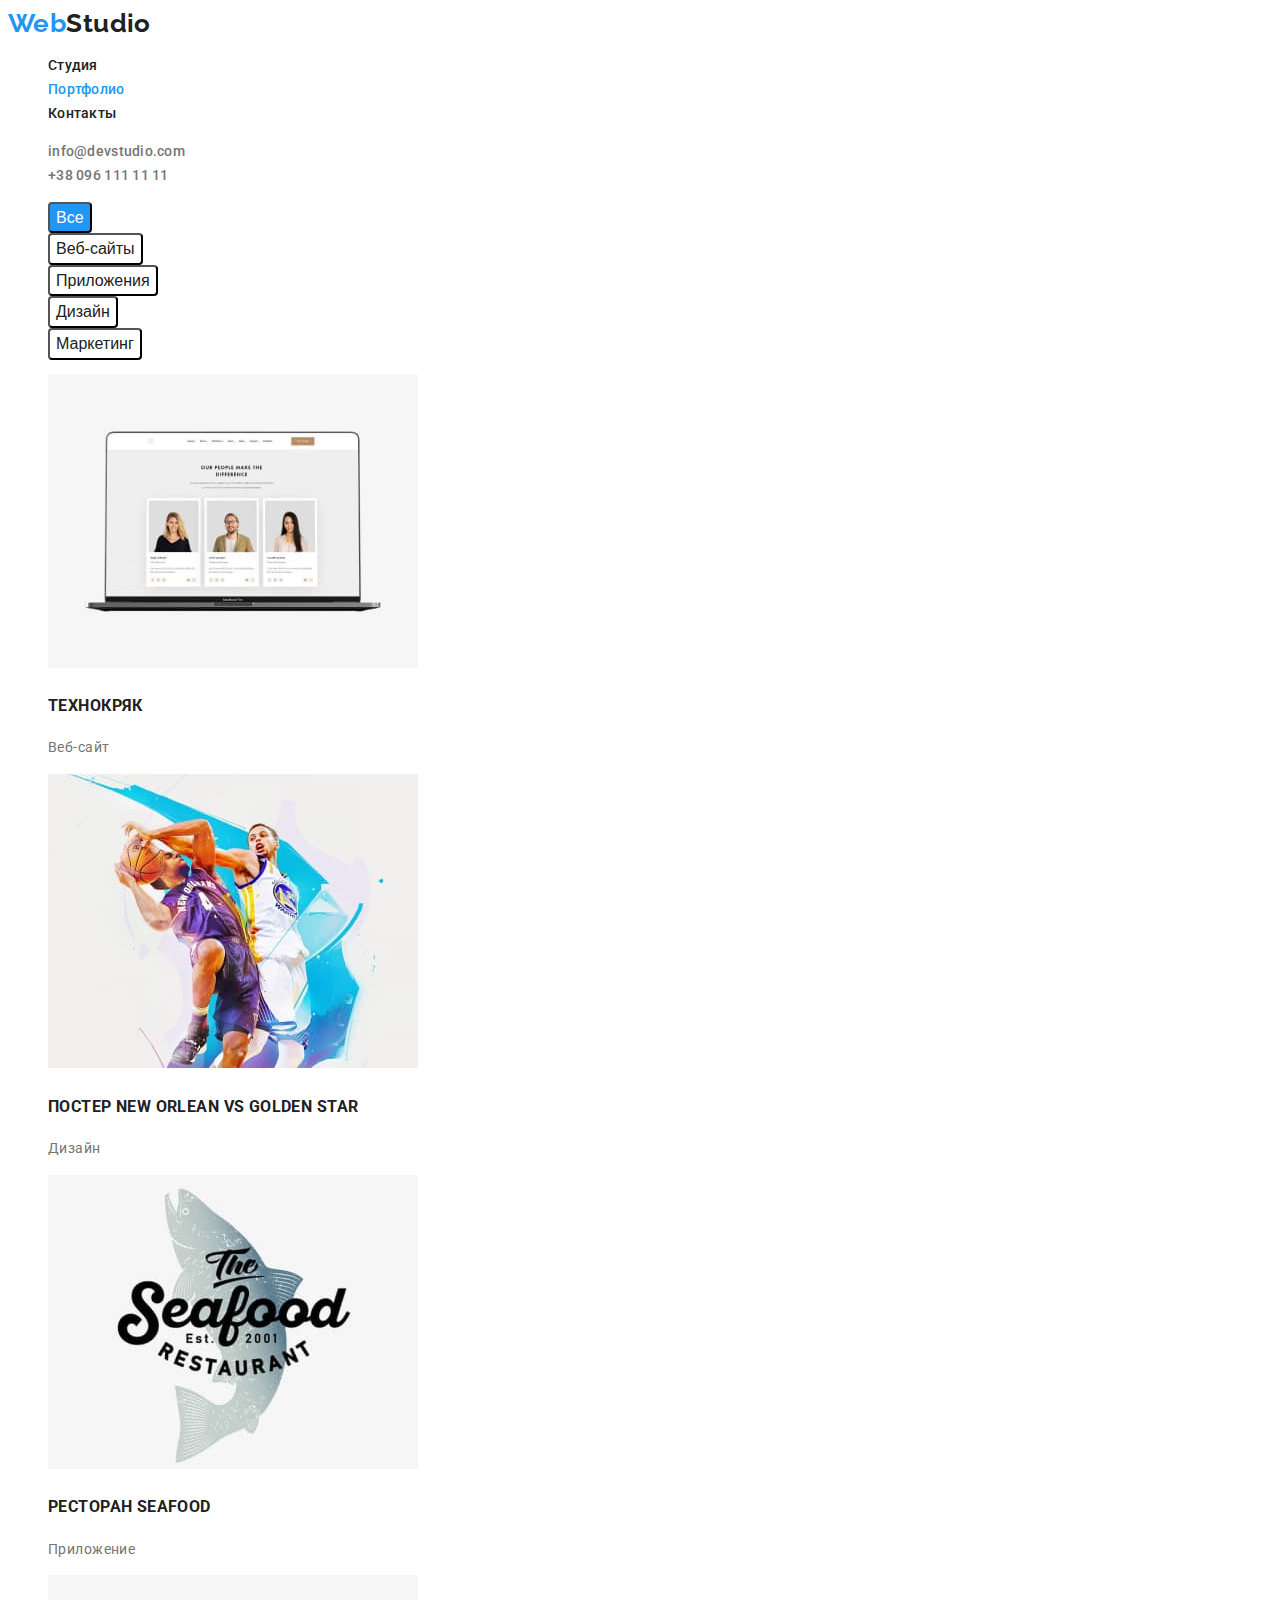
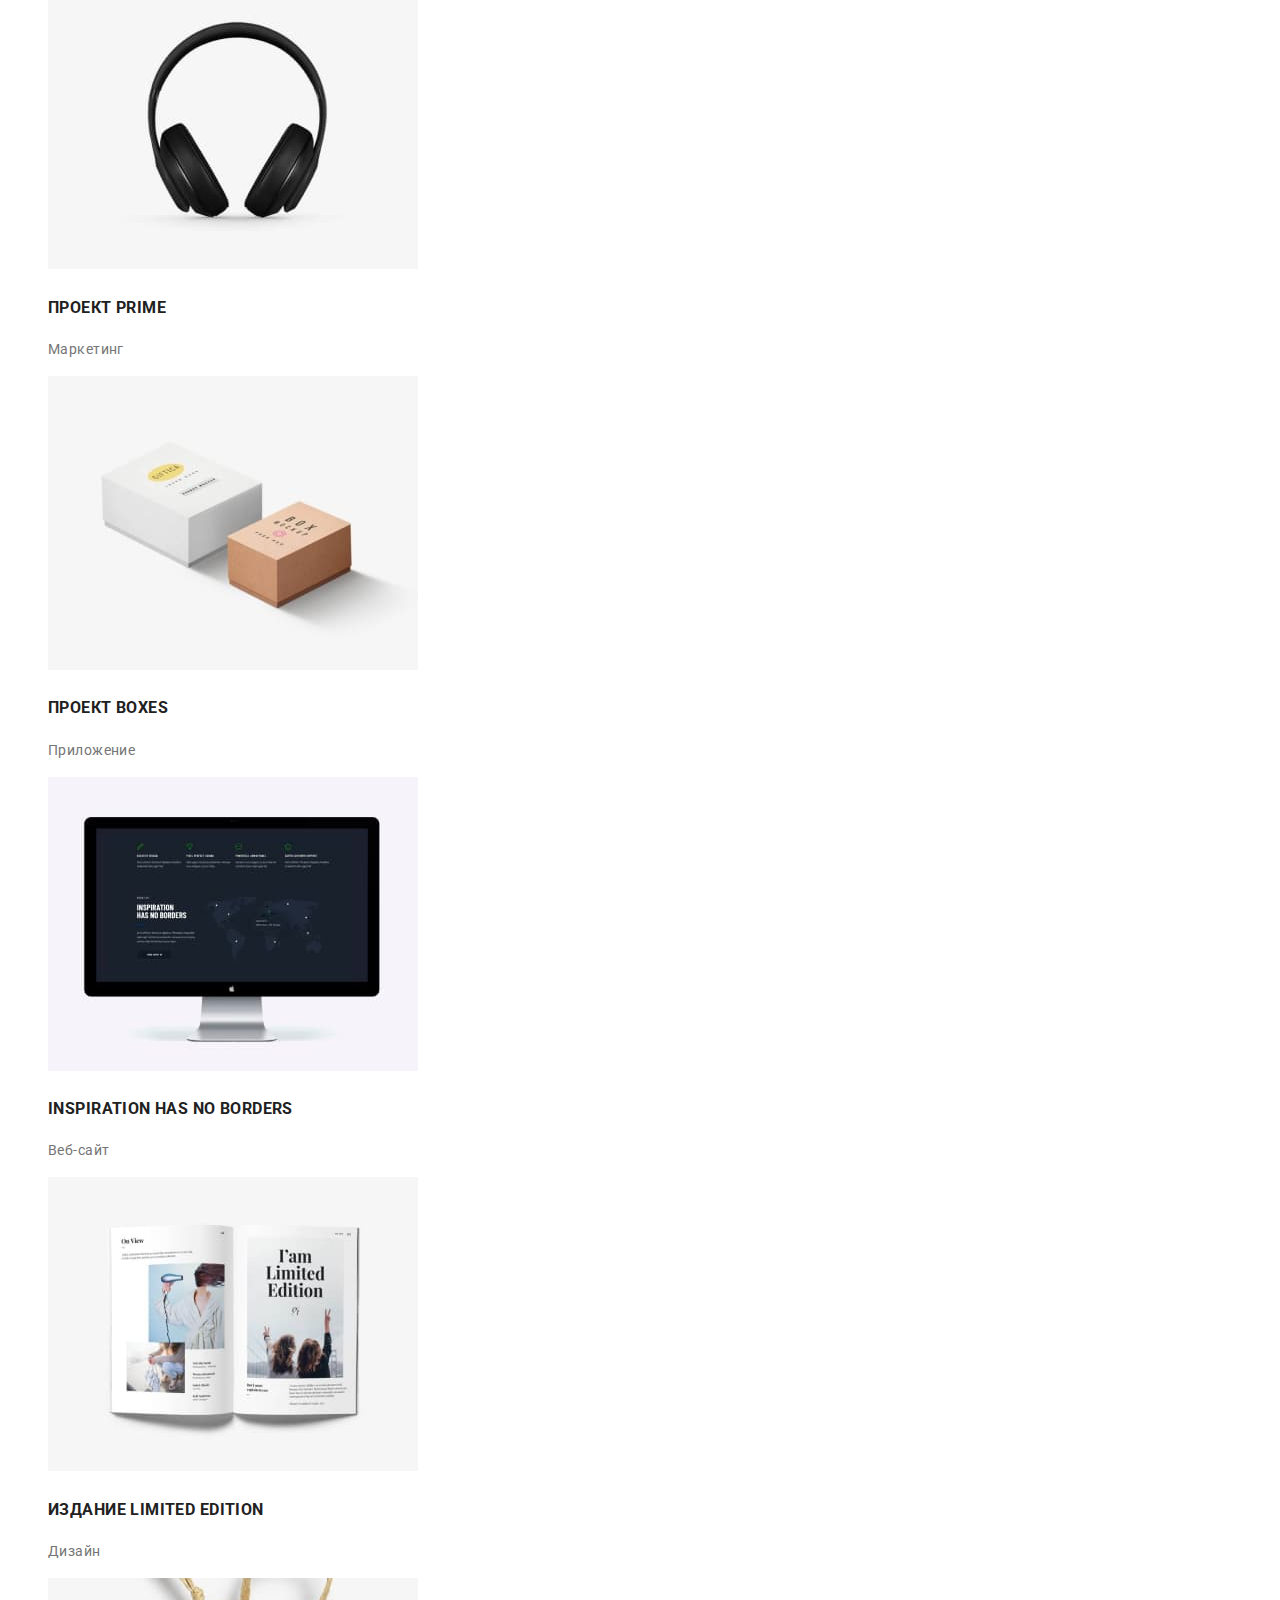
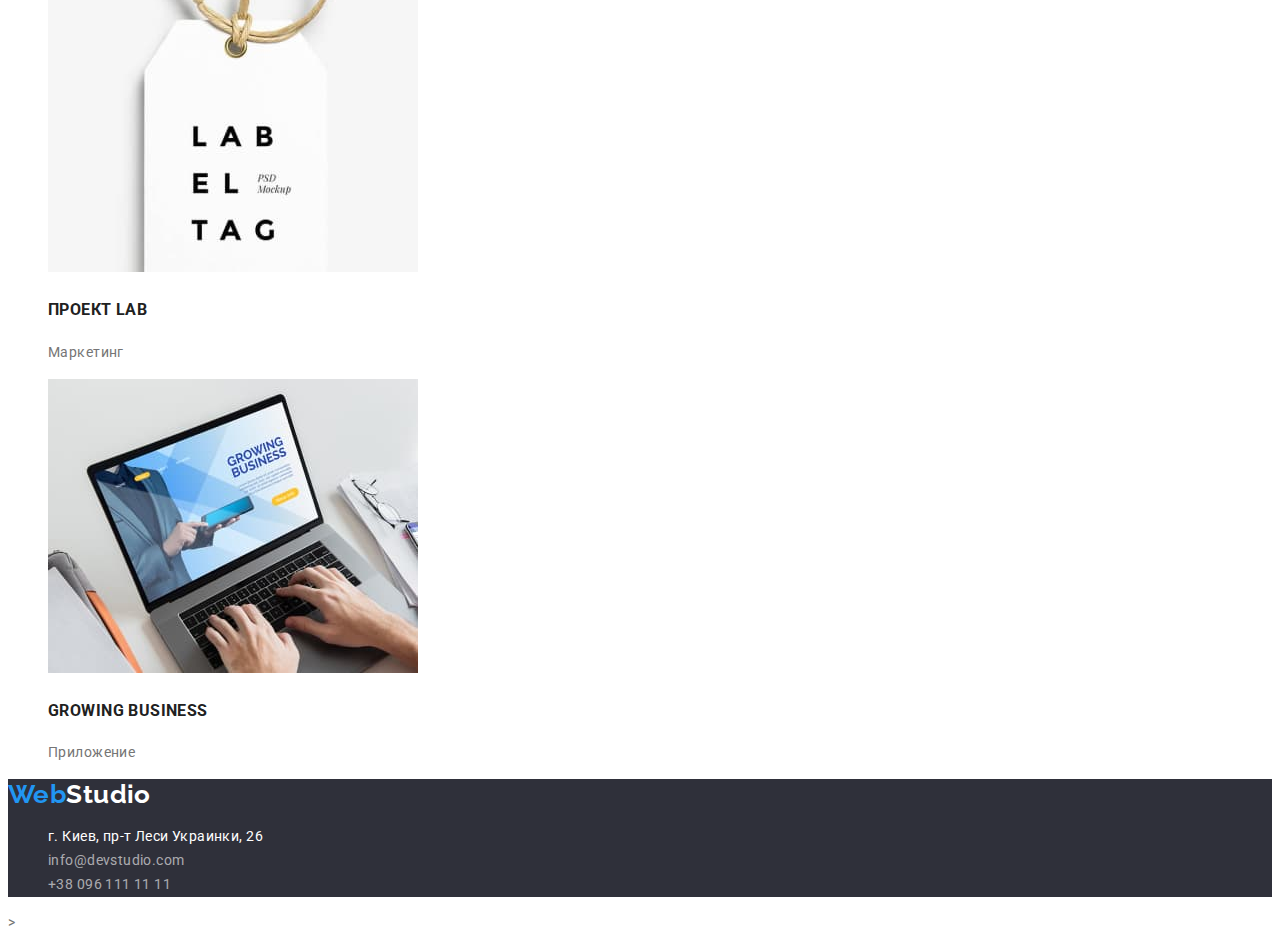
==== portfolio.html @ 2dc0bbbc "Create portfolio.html" ====
<!DOCTYPE html>
<html lang="ru">
	<head class="page header">
		<meta charset="UTF-8" />
		<meta http-equiv="X-UA-Compatible" content="IE=edge" />
		<meta name="viewport" content="width=device-width, initial-scale=1.0" />
		<title>Document</title>

		<link
			href="https://fonts.googleapis.com/css2?family=Raleway:wght@700&family=Roboto:wght@400;500;700;900&display=swap"
			rel="stylesheet"
		/>
		<link rel="stylesheet" href="./css/styles.css" />
	</head>
	<body>
		<header>
			<nav>
				<!--logo -->
				<a href="./index.html" class="logo link"
					>Web<span class="logo-s">Studio</span></a
				>
				<!--nav menu-->
				<ul class="site-nav list">
					<li><a href="./index.html" class="link">Студия</a></li>
					<li><a href="./portfolio.html" class="link current">Портфолио</a></li>
					<li><a href="" class="link">Контакты</a></li>
				</ul>
				<!--contacts-->
			</nav>
			<ul class="auth-nav list">
				<li>
					<a href="info@devstudio.com" class="link-post link"
						>info@devstudio.com</a
					>
				</li>
				<li>
					<a href="tel:+380961111111" class="link-phone link"
						>+38 096 111 11 11</a
					>
				</li>
			</ul>
		</header>
		<main>
			<section>
				<h1 hidden>portfolio</h1>
				<!--  buttons of filters -->
				<h2 hidden>Filters</h2>
				<ul class="list">
					<li>
						<button type="button" class="button current-btn">Все</button>
					</li>
					<li>
						<button type="button" class="button">Веб-сайты</button>
					</li>
					<li>
						<button type="button" class="button">Приложения</button>
					</li>
					<li>
						<button type="button" class="button">Дизайн</button>
					</li>
					<li>
						<button type="button" class="button">Маркетинг</button>
					</li>
				</ul>
				<!-- projects -->
				<h2 hidden>Projects list</h2>
				<ul class="list">
					<li>
						<a
							class="link link-p"
							href="/"
							target="blank"
							rel="noopener norefferer"
						>
							<img
								src="./images/img-portfolio1.jpg"
								width="370"
								alt="ноутбук"
							/>
							<h3 class="title">Технокряк</h3>
							<p>Веб-сайт</p>
						</a>
					</li>
					<li>
						<a
							class="link link-p"
							href="/"
							target="blank"
							rel="noopener norefferer"
							><img
								src="./images/img-portfolio2.jpg"
								width="370"
								alt="баскетболисты"
							/>
							<h3 class="title">Постер New Orlean vs Golden Star</h3>
							<p>Дизайн</p>
						</a>
					</li>
					<li>
						<a
							class="link link-p"
							href="/"
							target="blank"
							rel="noopener norefferer"
							><img
								src="./images/img-portfolio3.jpg"
								width="370"
								alt="логотип с акулой"
							/>
							<h3 class="title">Ресторан Seafood</h3>
							<p>Приложение</p>
						</a>
					</li>
					<li>
						<a
							class="link link-p"
							href="/"
							target="blank"
							rel="noopener norefferer"
						>
							<img
								src="./images/img-portfolio4.jpg"
								width="370"
								alt="наушники"
							/>
							<h3 class="title">Проект Prime</h3>
							<p>Маркетинг</p>
						</a>
					</li>
					<li>
						<a
							class="link link-p"
							href="/"
							target="blank"
							rel="noopener norefferer"
						>
							<img
								src="./images/img-portfolio5.jpg"
								width="370"
								alt="коробочки"
							/>
							<h3 class="title">Проект Boxes</h3>
							<p>Приложение</p>
						</a>
					</li>
					<li>
						<a
							class="link link-p"
							href="/"
							target="blank"
							rel="noopener norefferer"
						>
							<img
								src="./images/img-portfolio6.jpg"
								width="370"
								alt="монитор"
							/>
							<h3 class="title" lang="en">Inspiration has no Borders</h3>
							<p>Веб-сайт</p>
						</a>
					</li>
					<li>
						<a
							class="link link-p"
							href="/"
							target="blank"
							rel="noopener norefferer"
						>
							<img src="./images/img-portfolio7.jpg" width="370" alt="книга" />
							<h3 class="title">Издание Limited Edition</h3>
							<p>Дизайн</p>
						</a>
					</li>
					<li>
						<a
							class="link link-p"
							href="/"
							target="blank"
							rel="noopener norefferer"
						>
							<img src="./images/img-portfolio8.jpg" width="370" alt="бирка" />
							<h3 class="title">Проект LAB</h3>
							<p>Маркетинг</p>
						</a>
					</li>
					<li>
						<a
							class="link link-p"
							href="/"
							target="blank"
							rel="noopener norefferer"
						>
							<img
								src="./images/img-portfolio9.jpg"
								width="370"
								alt="печатает на ноутбуке"
							/>
							<h3 class="title">Growing Business</h3>
							<p>Приложение</p>
						</a>
					</li>
				</ul>
			</section>
		</main>

		<footer class="footer">
			<a href="./index.html" class="logo link"
				>Web<span class="logo-fs">Studio</span></a
			>
			<address>
				<ul class="address-list list">
					<li>
						<a
							class="address-link link"
							href="https://www.google.com/maps/place/%D0%B1%D1%83%D0%BB.+%D0%9B%D0%B5%D1%81%D0%B8+%D0%A3%D0%BA%D1%80%D0%B0%D0%B8%D0%BD%D0%BA%D0%B8,+26,+%D0%9A%D0%B8%D0%B5%D0%B2,+02000/@50.4265807,30.5361971,17z/data=!3m1!4b1!4m5!3m4!1s0x40d4cf0e033ecbe9:0x57a4dffefec77da0!8m2!3d50.4265807!4d30.5383858"
							target="blank"
							rel="noreferrer noopener"
							>г. Киев, пр-т Леси Украинки, 26
						</a>
					</li>
					<li>
						<a class="contacts-link link" href="mailto:info@devstudio.com"
							>info@devstudio.com</a
						>
					</li>
					<li>
						<a class="contacts-link link" href="tel:+380961111111"
							>+38 096 111 11 11</a
						>
					</li>
				</ul>
			</address>
		</footer>
		>
	</body>
</html>
---- css/styles.css ----
/* Цвет  текста заголовка #212121*/
/* Цвет основного текста #757575*/
/* Цвет белый #FFFFFF*/
/* акцент #2196F3/*/
/* контакты футер #rgba(255, 255, 255, 0.6)*/
/* вторичный цвет фона #2F303A */
/* цвет секции наша команда #F5F4FA*/
/*header */
:root {
	--primary-text-color: #757575;
	--title-text-color: #212121;
	--accent-color: #2196f3;
	--white-color: #fff;
	--secondary-bcg-color: #f5f4fa;
	--bcg-color: #2f303a;
	--footer-text-color: rgba(255, 255, 255, 0.6);
}
body {
	background: var(--white-color);
	color: var(--primary-text-color);
	font-family: Roboto;
	letter-spacing: 0.03em;
	font-size: 14px;
	line-height: 1.71;
}
/*header */
.logo {
	font-family: Raleway;
	font-weight: 700;
	font-size: 26px;
	line-height: 1.19;
	color: var(--accent-color);
}
.logo-s {
	color: var(--title-text-color);
}
.logo-fs {
	color: var(--white-color);
}
/* Site-nav */
.site-nav .link {
	font-weight: 500;
	line-height: 1.14;
	letter-spacing: 0.02em;
	color: var(--title-text-color);
}
.site-nav .link.current {
	color: var(--accent-color);
}

.link-post {
	font-weight: 500;
	line-height: 1.14;
	letter-spacing: 0.02em;
	color: var(--primary-text-color);
}
.link-phone {
	font-weight: 500;
	line-height: 1.14;
	letter-spacing: 0.02em;
	color: var(--primary-text-color);
}
.link-phone:hover,
.link-phone :focus,
.link-post:hover,
.link-post :focus,
.site-nav .link:hover,
.site-nav .link:focus,
.address-link:hover,
.address-link:focus,
.contacts-link:hover,
.contacts-link:focus {
	color: var(--accent-color);
}
.list {
	list-style: none;
}
.link {
	text-decoration: none;
}
/* hero */
.hero {
	background: var(--bcg-color);
}
.hero-title {
	background: var(--bcg-color);
	font-weight: 900;
	font-size: 44px;
	line-height: 1.36;
	text-align: center;
	letter-spacing: 0.06em;
	text-transform: uppercase;

	color: var(--white-color);
}
.button-hero {
	font-family: Roboto;
	font-size: 16px;
	line-height: 1.9;
	letter-spacing: 0.06em;
	cursor: pointer;
	background: var(--accent-color);
	color: var(--white-color);
}

.section-title {
	font-weight: bold;
	font-size: 36px;
	line-height: 1.17;
	text-align: center;
	color: var(--title-text-color);
}
/* How we make a job */

/* team section */
.team-section {
	background: var(--secondary-bcg-color);
}
/* work-list */
.item-worklist {
	color: rgba(0, 0, 0, 0);
	background: rgba(253, 253, 253, 0);
}
.work-list .title {
	color: var(--title-text-color);
}
.title {
	font-weight: 700;
	text-transform: uppercase;
	color: var(--title-text-color);
}
.link-p {
	color: inherit;
}

/*Buttons */
.button {
	font-weight: 500;
	font-size: 16px;
	line-height: 1.6;
	text-align: center;
	color: var(--title-text-color);
	background: var(--third-bcg-color);
	border-radius: 4px;
	cursor: pointer;
}
.button:hover,
.button:focus,
.button:active,
.current-btn {
	color: var(--white-color);
	background: var(--accent-color);
}
.footer {
	background: #2f303a;
}
.address-link {
	color: var(--white-color);
}
.contacts-link {
	color: var(--footer-text-color);
}
address {
	font-style: normal;
}
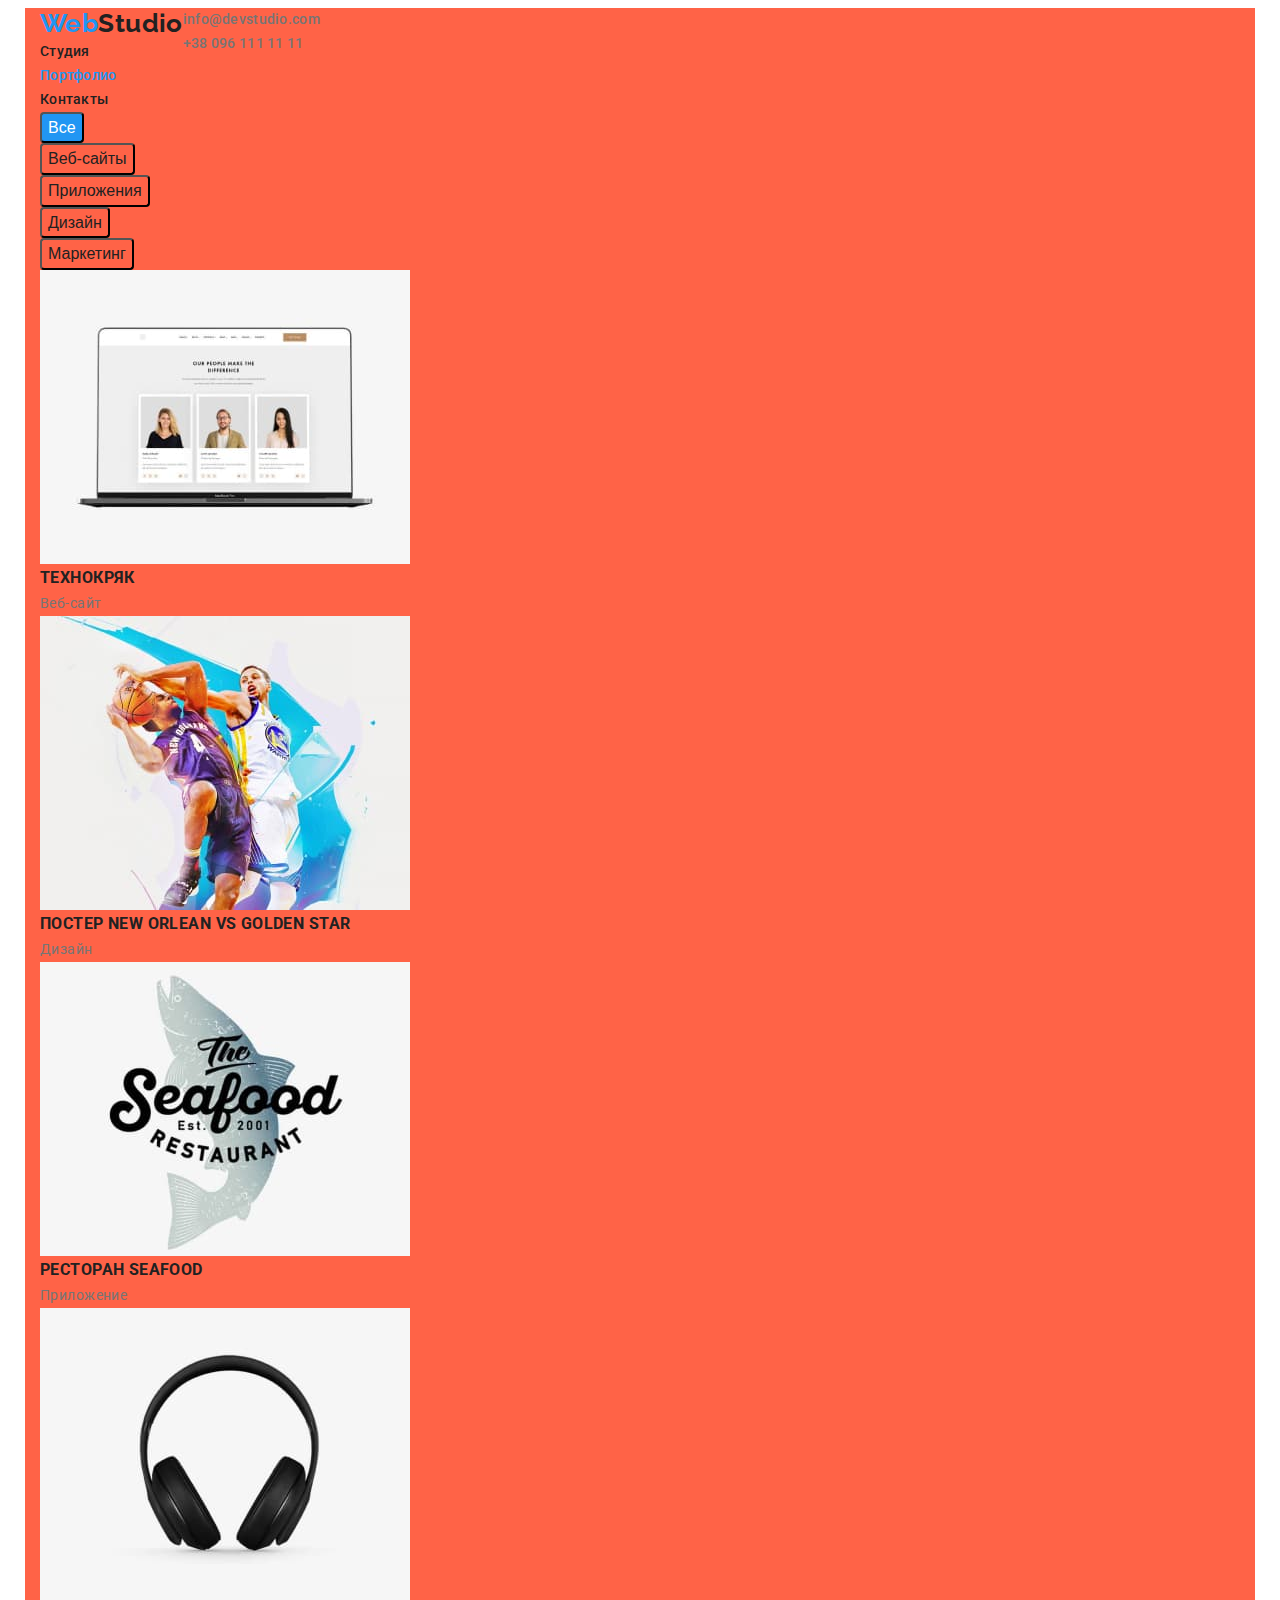
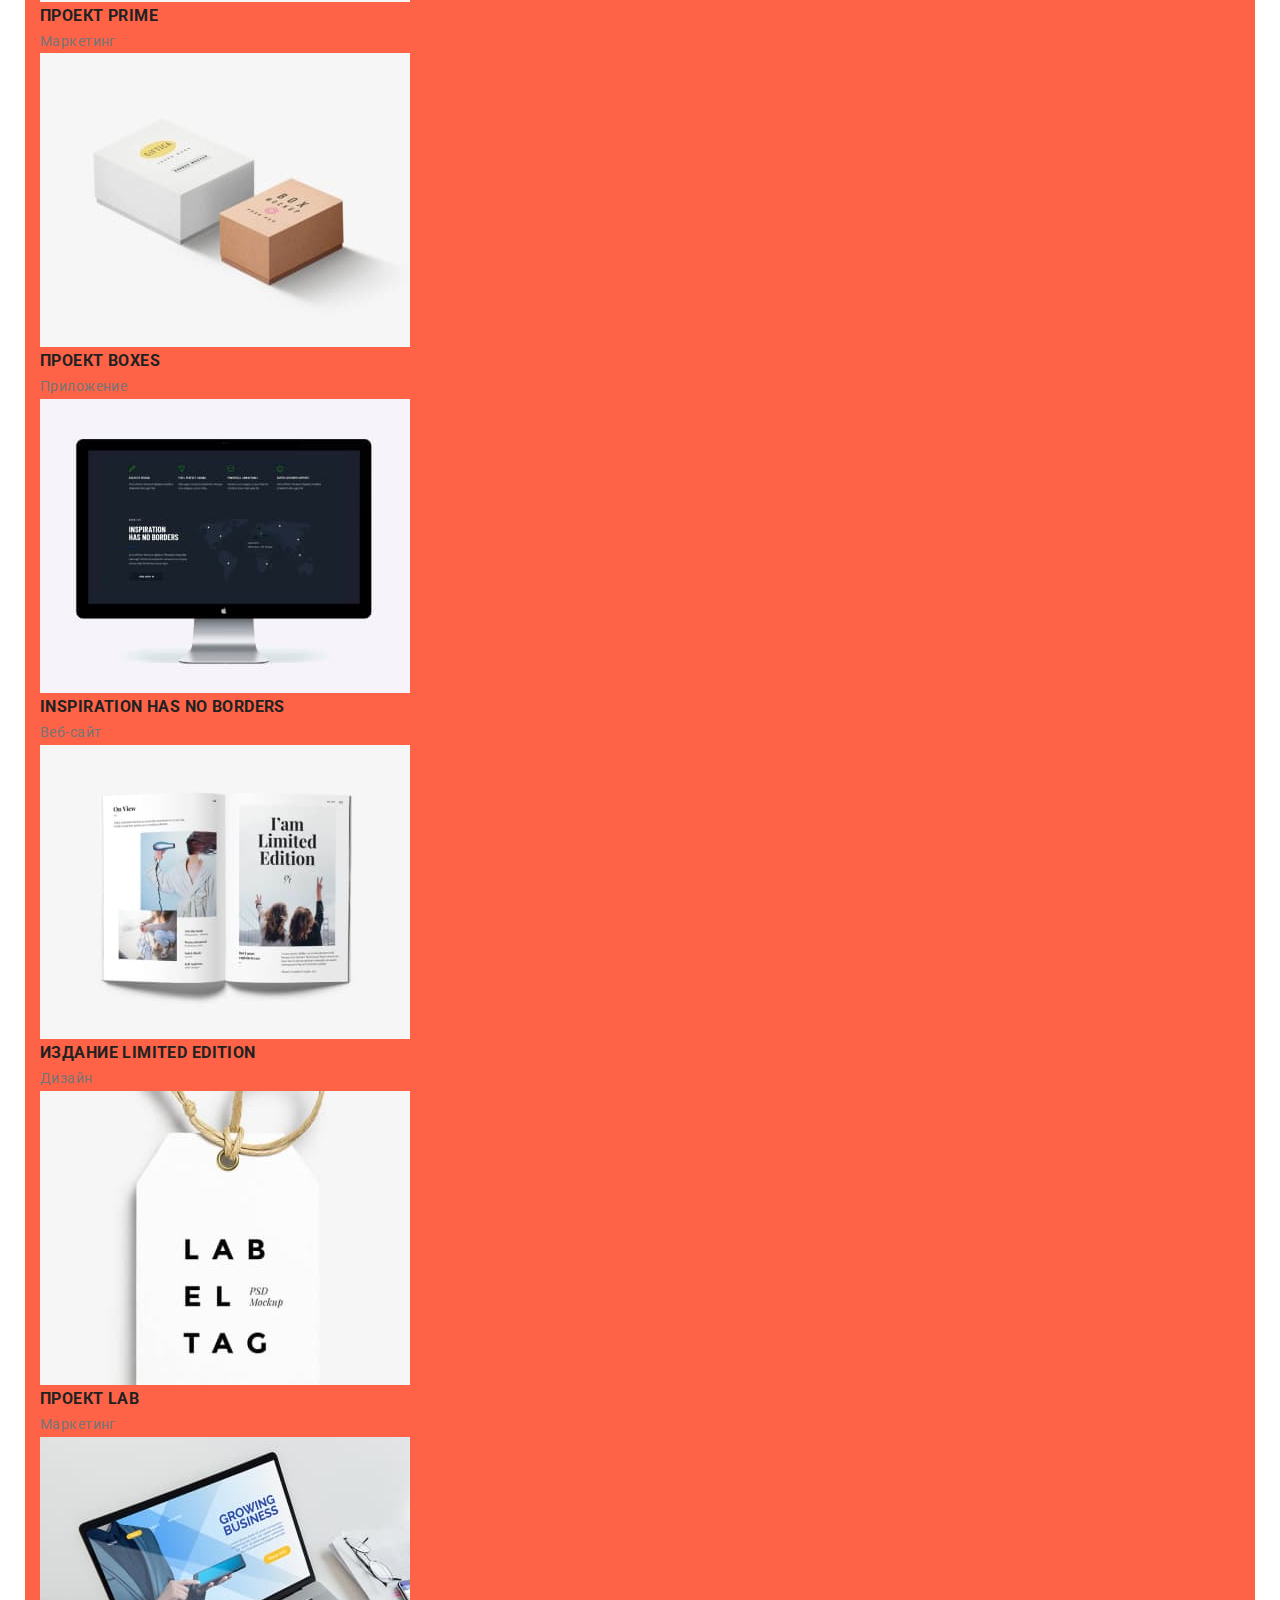
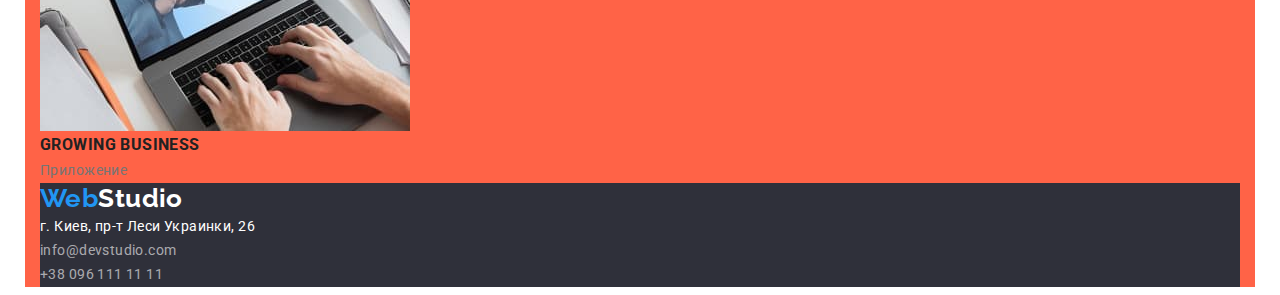
==== commit 1e53d4a6: "Update portfolio.html" ====
--- a/portfolio.html
+++ b/portfolio.html
@@ -5,6 +5,13 @@
 		<meta http-equiv="X-UA-Compatible" content="IE=edge" />
 		<meta name="viewport" content="width=device-width, initial-scale=1.0" />
 		<title>Document</title>
+		<link
+			rel="stylesheet"
+			href="https://cdnjs.cloudflare.com/ajax/libs/modern-normalize/1.1.0/modern-normalize.min.css"
+			integrity="sha512-wpPYUAdjBVSE4KJnH1VR1HeZfpl1ub8YT/NKx4PuQ5NmX2tKuGu6U/JRp5y+Y8XG2tV+wKQpNHVUX03MfMFn9Q=="
+			crossorigin="anonymous"
+			referrerpolicy="no-referrer"
+		/>
 
 		<link
 			href="https://fonts.googleapis.com/css2?family=Raleway:wght@700&family=Roboto:wght@400;500;700;900&display=swap"
@@ -13,224 +20,242 @@
 		<link rel="stylesheet" href="./css/styles.css" />
 	</head>
 	<body>
-		<header>
-			<nav>
-				<!--logo -->
+		<div class="container">
+			<header>
+				<div class="header-container">
+					<nav class="nav-section">
+						<!--logo -->
+						<a href="./index.html" class="logo link"
+							>Web<span class="logo-s">Studio</span></a
+						>
+						<!--nav menu-->
+						<ul class="site-nav list">
+							<li class="link-nav">
+								<a href="./index.html" class="link">Студия</a>
+							</li>
+							<li class="link-nav">
+								<a href="./portfolio.html" class="link current">Портфолио</a>
+							</li>
+							<li class="link-nav"><a href="" class="link">Контакты</a></li>
+						</ul>
+					</nav>
+					<!--contacts-->
+
+					<ul class="auth-nav list link">
+						<div class="contacts-container">
+							<li>
+								<a href="info@devstudio.com" class="link-post link"
+									>info@devstudio.com</a
+								>
+							</li>
+							<li>
+								<a href="tel:+380961111111" class="link-phone link"
+									>+38 096 111 11 11</a
+								>
+							</li>
+						</div>
+					</ul>
+				</div>
+			</header>
+			<main>
+				<section>
+					<h1 hidden>portfolio</h1>
+					<!--  buttons of filters -->
+					<h2 hidden>Filters</h2>
+					<ul class="list">
+						<li>
+							<button type="button" class="button current-btn">Все</button>
+						</li>
+						<li>
+							<button type="button" class="button">Веб-сайты</button>
+						</li>
+						<li>
+							<button type="button" class="button">Приложения</button>
+						</li>
+						<li>
+							<button type="button" class="button">Дизайн</button>
+						</li>
+						<li>
+							<button type="button" class="button">Маркетинг</button>
+						</li>
+					</ul>
+					<!-- projects -->
+					<h2 hidden>Projects list</h2>
+					<ul class="list">
+						<li>
+							<a
+								class="link link-p"
+								href="/"
+								target="blank"
+								rel="noopener norefferer"
+							>
+								<img
+									src="./images/img-portfolio1.jpg"
+									width="370"
+									alt="ноутбук"
+								/>
+								<h3 class="title">Технокряк</h3>
+								<p>Веб-сайт</p>
+							</a>
+						</li>
+						<li>
+							<a
+								class="link link-p"
+								href="/"
+								target="blank"
+								rel="noopener norefferer"
+								><img
+									src="./images/img-portfolio2.jpg"
+									width="370"
+									alt="баскетболисты"
+								/>
+								<h3 class="title">Постер New Orlean vs Golden Star</h3>
+								<p>Дизайн</p>
+							</a>
+						</li>
+						<li>
+							<a
+								class="link link-p"
+								href="/"
+								target="blank"
+								rel="noopener norefferer"
+								><img
+									src="./images/img-portfolio3.jpg"
+									width="370"
+									alt="логотип с акулой"
+								/>
+								<h3 class="title">Ресторан Seafood</h3>
+								<p>Приложение</p>
+							</a>
+						</li>
+						<li>
+							<a
+								class="link link-p"
+								href="/"
+								target="blank"
+								rel="noopener norefferer"
+							>
+								<img
+									src="./images/img-portfolio4.jpg"
+									width="370"
+									alt="наушники"
+								/>
+								<h3 class="title">Проект Prime</h3>
+								<p>Маркетинг</p>
+							</a>
+						</li>
+						<li>
+							<a
+								class="link link-p"
+								href="/"
+								target="blank"
+								rel="noopener norefferer"
+							>
+								<img
+									src="./images/img-portfolio5.jpg"
+									width="370"
+									alt="коробочки"
+								/>
+								<h3 class="title">Проект Boxes</h3>
+								<p>Приложение</p>
+							</a>
+						</li>
+						<li>
+							<a
+								class="link link-p"
+								href="/"
+								target="blank"
+								rel="noopener norefferer"
+							>
+								<img
+									src="./images/img-portfolio6.jpg"
+									width="370"
+									alt="монитор"
+								/>
+								<h3 class="title" lang="en">Inspiration has no Borders</h3>
+								<p>Веб-сайт</p>
+							</a>
+						</li>
+						<li>
+							<a
+								class="link link-p"
+								href="/"
+								target="blank"
+								rel="noopener norefferer"
+							>
+								<img
+									src="./images/img-portfolio7.jpg"
+									width="370"
+									alt="книга"
+								/>
+								<h3 class="title">Издание Limited Edition</h3>
+								<p>Дизайн</p>
+							</a>
+						</li>
+						<li>
+							<a
+								class="link link-p"
+								href="/"
+								target="blank"
+								rel="noopener norefferer"
+							>
+								<img
+									src="./images/img-portfolio8.jpg"
+									width="370"
+									alt="бирка"
+								/>
+								<h3 class="title">Проект LAB</h3>
+								<p>Маркетинг</p>
+							</a>
+						</li>
+						<li>
+							<a
+								class="link link-p"
+								href="/"
+								target="blank"
+								rel="noopener norefferer"
+							>
+								<img
+									src="./images/img-portfolio9.jpg"
+									width="370"
+									alt="печатает на ноутбуке"
+								/>
+								<h3 class="title">Growing Business</h3>
+								<p>Приложение</p>
+							</a>
+						</li>
+					</ul>
+				</section>
+			</main>
+
+			<footer class="footer">
 				<a href="./index.html" class="logo link"
-					>Web<span class="logo-s">Studio</span></a
+					>Web<span class="logo-fs">Studio</span></a
 				>
-				<!--nav menu-->
-				<ul class="site-nav list">
-					<li><a href="./index.html" class="link">Студия</a></li>
-					<li><a href="./portfolio.html" class="link current">Портфолио</a></li>
-					<li><a href="" class="link">Контакты</a></li>
-				</ul>
-				<!--contacts-->
-			</nav>
-			<ul class="auth-nav list">
-				<li>
-					<a href="info@devstudio.com" class="link-post link"
-						>info@devstudio.com</a
-					>
-				</li>
-				<li>
-					<a href="tel:+380961111111" class="link-phone link"
-						>+38 096 111 11 11</a
-					>
-				</li>
-			</ul>
-		</header>
-		<main>
-			<section>
-				<h1 hidden>portfolio</h1>
-				<!--  buttons of filters -->
-				<h2 hidden>Filters</h2>
-				<ul class="list">
-					<li>
-						<button type="button" class="button current-btn">Все</button>
-					</li>
-					<li>
-						<button type="button" class="button">Веб-сайты</button>
-					</li>
-					<li>
-						<button type="button" class="button">Приложения</button>
-					</li>
-					<li>
-						<button type="button" class="button">Дизайн</button>
-					</li>
-					<li>
-						<button type="button" class="button">Маркетинг</button>
-					</li>
-				</ul>
-				<!-- projects -->
-				<h2 hidden>Projects list</h2>
-				<ul class="list">
-					<li>
-						<a
-							class="link link-p"
-							href="/"
-							target="blank"
-							rel="noopener norefferer"
-						>
-							<img
-								src="./images/img-portfolio1.jpg"
-								width="370"
-								alt="ноутбук"
-							/>
-							<h3 class="title">Технокряк</h3>
-							<p>Веб-сайт</p>
-						</a>
-					</li>
-					<li>
-						<a
-							class="link link-p"
-							href="/"
-							target="blank"
-							rel="noopener norefferer"
-							><img
-								src="./images/img-portfolio2.jpg"
-								width="370"
-								alt="баскетболисты"
-							/>
-							<h3 class="title">Постер New Orlean vs Golden Star</h3>
-							<p>Дизайн</p>
-						</a>
-					</li>
-					<li>
-						<a
-							class="link link-p"
-							href="/"
-							target="blank"
-							rel="noopener norefferer"
-							><img
-								src="./images/img-portfolio3.jpg"
-								width="370"
-								alt="логотип с акулой"
-							/>
-							<h3 class="title">Ресторан Seafood</h3>
-							<p>Приложение</p>
-						</a>
-					</li>
-					<li>
-						<a
-							class="link link-p"
-							href="/"
-							target="blank"
-							rel="noopener norefferer"
-						>
-							<img
-								src="./images/img-portfolio4.jpg"
-								width="370"
-								alt="наушники"
-							/>
-							<h3 class="title">Проект Prime</h3>
-							<p>Маркетинг</p>
-						</a>
-					</li>
-					<li>
-						<a
-							class="link link-p"
-							href="/"
-							target="blank"
-							rel="noopener norefferer"
-						>
-							<img
-								src="./images/img-portfolio5.jpg"
-								width="370"
-								alt="коробочки"
-							/>
-							<h3 class="title">Проект Boxes</h3>
-							<p>Приложение</p>
-						</a>
-					</li>
-					<li>
-						<a
-							class="link link-p"
-							href="/"
-							target="blank"
-							rel="noopener norefferer"
-						>
-							<img
-								src="./images/img-portfolio6.jpg"
-								width="370"
-								alt="монитор"
-							/>
-							<h3 class="title" lang="en">Inspiration has no Borders</h3>
-							<p>Веб-сайт</p>
-						</a>
-					</li>
-					<li>
-						<a
-							class="link link-p"
-							href="/"
-							target="blank"
-							rel="noopener norefferer"
-						>
-							<img src="./images/img-portfolio7.jpg" width="370" alt="книга" />
-							<h3 class="title">Издание Limited Edition</h3>
-							<p>Дизайн</p>
-						</a>
-					</li>
-					<li>
-						<a
-							class="link link-p"
-							href="/"
-							target="blank"
-							rel="noopener norefferer"
-						>
-							<img src="./images/img-portfolio8.jpg" width="370" alt="бирка" />
-							<h3 class="title">Проект LAB</h3>
-							<p>Маркетинг</p>
-						</a>
-					</li>
-					<li>
-						<a
-							class="link link-p"
-							href="/"
-							target="blank"
-							rel="noopener norefferer"
-						>
-							<img
-								src="./images/img-portfolio9.jpg"
-								width="370"
-								alt="печатает на ноутбуке"
-							/>
-							<h3 class="title">Growing Business</h3>
-							<p>Приложение</p>
-						</a>
-					</li>
-				</ul>
-			</section>
-		</main>
-
-		<footer class="footer">
-			<a href="./index.html" class="logo link"
-				>Web<span class="logo-fs">Studio</span></a
-			>
-			<address>
-				<ul class="address-list list">
-					<li>
-						<a
-							class="address-link link"
-							href="https://www.google.com/maps/place/%D0%B1%D1%83%D0%BB.+%D0%9B%D0%B5%D1%81%D0%B8+%D0%A3%D0%BA%D1%80%D0%B0%D0%B8%D0%BD%D0%BA%D0%B8,+26,+%D0%9A%D0%B8%D0%B5%D0%B2,+02000/@50.4265807,30.5361971,17z/data=!3m1!4b1!4m5!3m4!1s0x40d4cf0e033ecbe9:0x57a4dffefec77da0!8m2!3d50.4265807!4d30.5383858"
-							target="blank"
-							rel="noreferrer noopener"
-							>г. Киев, пр-т Леси Украинки, 26
-						</a>
-					</li>
-					<li>
-						<a class="contacts-link link" href="mailto:info@devstudio.com"
-							>info@devstudio.com</a
-						>
-					</li>
-					<li>
-						<a class="contacts-link link" href="tel:+380961111111"
-							>+38 096 111 11 11</a
-						>
-					</li>
-				</ul>
-			</address>
-		</footer>
-		>
+				<address>
+					<ul class="address-list list">
+						<li>
+							<a
+								class="address-link link"
+								href="https://www.google.com/maps/place/%D0%B1%D1%83%D0%BB.+%D0%9B%D0%B5%D1%81%D0%B8+%D0%A3%D0%BA%D1%80%D0%B0%D0%B8%D0%BD%D0%BA%D0%B8,+26,+%D0%9A%D0%B8%D0%B5%D0%B2,+02000/@50.4265807,30.5361971,17z/data=!3m1!4b1!4m5!3m4!1s0x40d4cf0e033ecbe9:0x57a4dffefec77da0!8m2!3d50.4265807!4d30.5383858"
+								target="blank"
+								rel="noreferrer noopener"
+								>г. Киев, пр-т Леси Украинки, 26
+							</a>
+						</li>
+						<li>
+							<a class="contacts-link link" href="mailto:info@devstudio.com"
+								>info@devstudio.com</a
+							>
+						</li>
+						<li>
+							<a class="contacts-link link" href="tel:+380961111111"
+								>+38 096 111 11 11</a
+							>
+						</li>
+					</ul>
+				</address>
+			</footer>
+		</div>
 	</body>
 </html>
--- a/css/styles.css
+++ b/css/styles.css
@@ -15,6 +15,22 @@
 	--bcg-color: #2f303a;
 	--footer-text-color: rgba(255, 255, 255, 0.6);
 }
+p,
+h1,
+h2,
+h3,
+h4,
+h5,
+h6 {
+	margin: 0;
+}
+ul {
+	margin: 0;
+	padding-left: 0;
+}
+img {
+	display: block;
+}
 body {
 	background: var(--white-color);
 	color: var(--primary-text-color);
@@ -24,6 +40,16 @@
 	line-height: 1.71;
 }
 /*header */
+.header-container {
+	display: flex;
+}
+.container {
+	width: 1200px;
+	padding-left: 15px;
+	padding-right: 15px;
+	background-color: tomato;
+	margin: 0 auto;
+}
 .logo {
 	font-family: Raleway;
 	font-weight: 700;
@@ -47,7 +73,11 @@
 .site-nav .link.current {
 	color: var(--accent-color);
 }
-
+.header-contacts {
+	margin-left: auto;
+	display: flex;
+	align-items: center;
+}
 .link-post {
 	font-weight: 500;
 	line-height: 1.14;
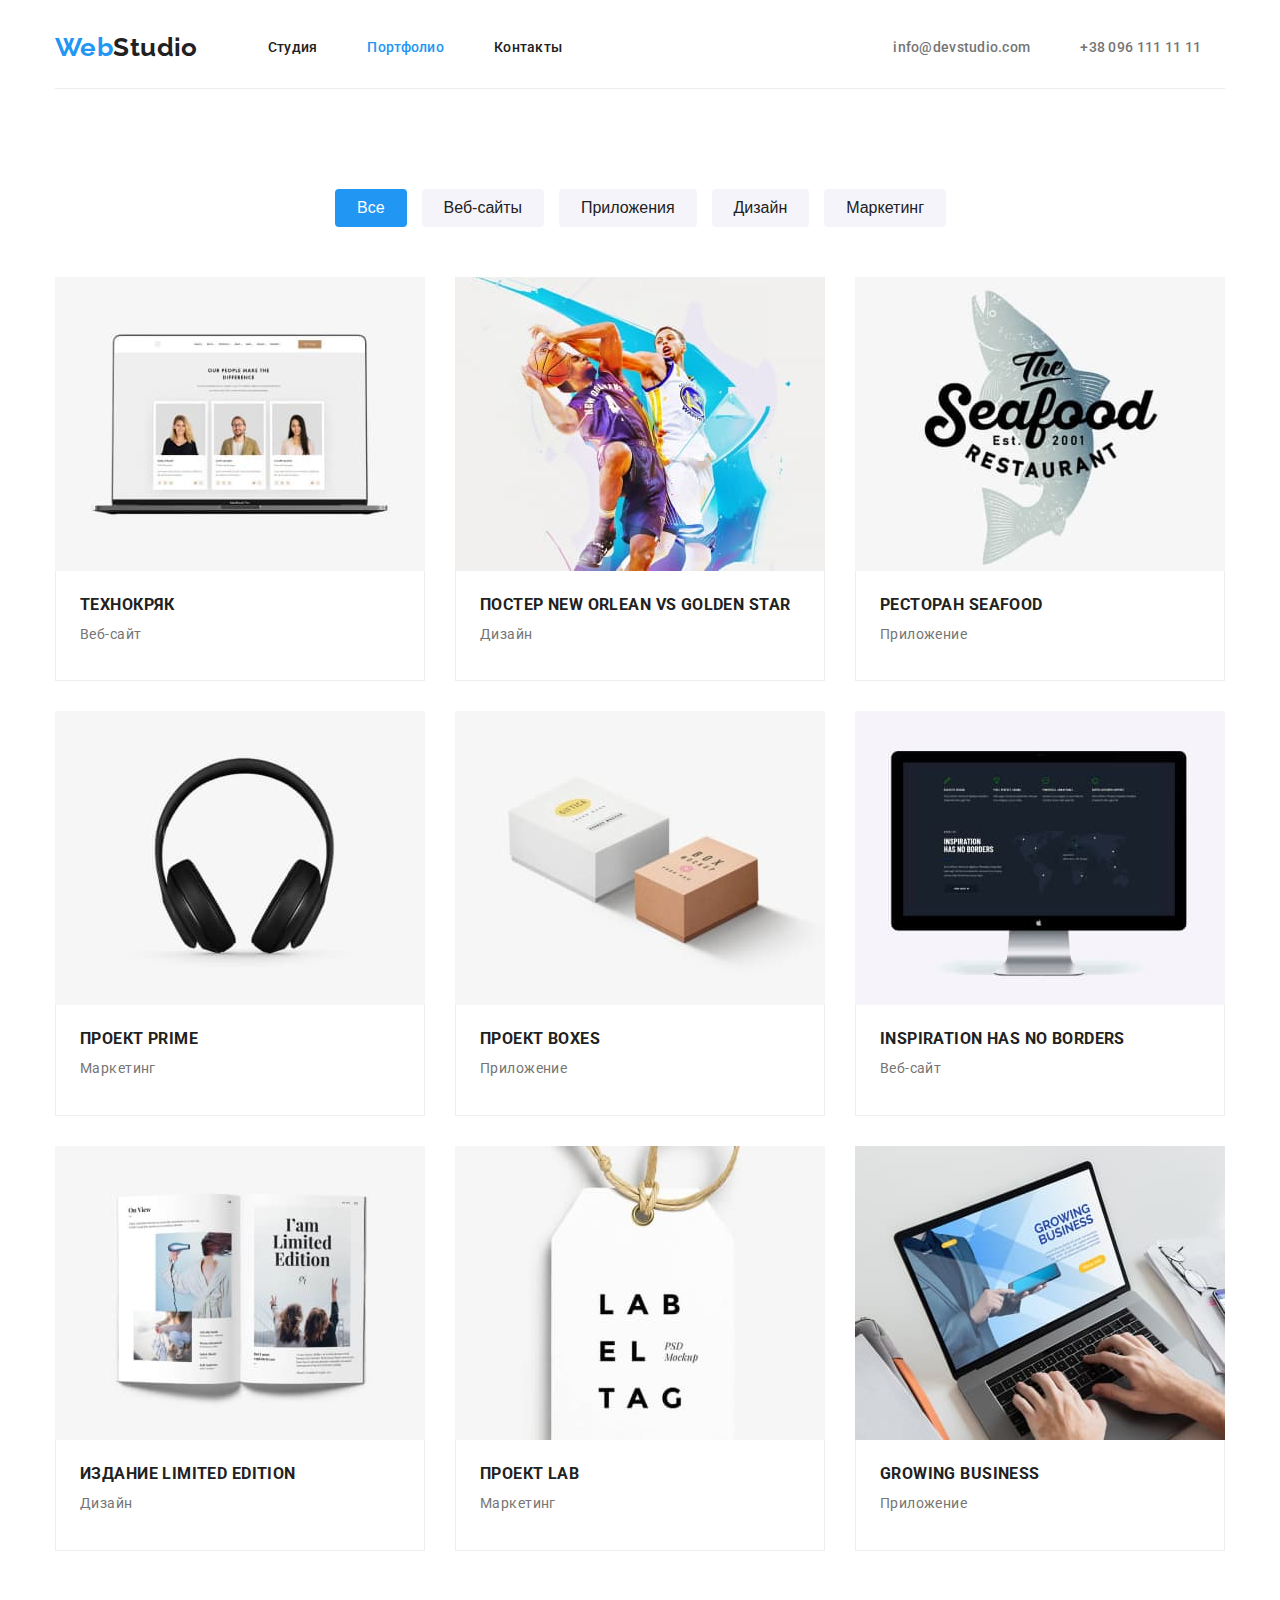
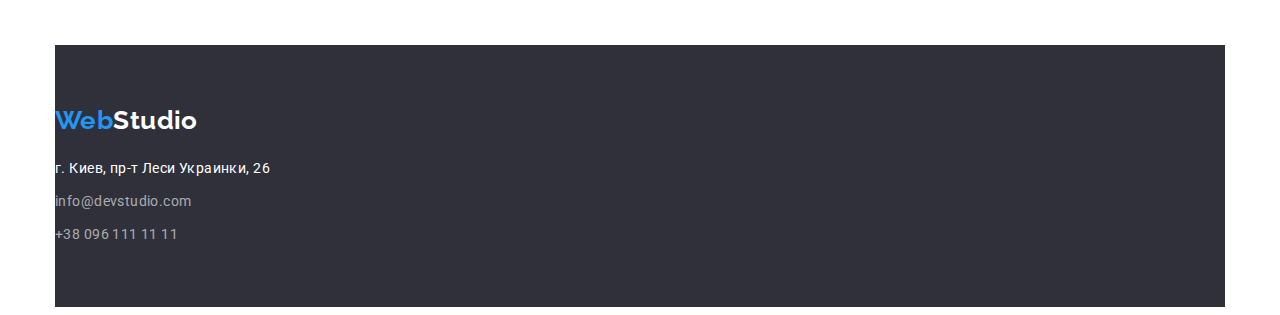
==== commit 6408cc47: "Update portfolio.html" ====
--- a/portfolio.html
+++ b/portfolio.html
@@ -58,203 +58,265 @@
 				</div>
 			</header>
 			<main>
-				<section>
+				<section class="portfolio">
 					<h1 hidden>portfolio</h1>
 					<!--  buttons of filters -->
 					<h2 hidden>Filters</h2>
-					<ul class="list">
-						<li>
+					<ul class="list button-list">
+						<li class="button-item">
 							<button type="button" class="button current-btn">Все</button>
 						</li>
-						<li>
+						<li class="button-item">
 							<button type="button" class="button">Веб-сайты</button>
 						</li>
-						<li>
+						<li class="button-item">
 							<button type="button" class="button">Приложения</button>
 						</li>
-						<li>
+						<li class="button-item">
 							<button type="button" class="button">Дизайн</button>
 						</li>
-						<li>
+						<li class="button-item">
 							<button type="button" class="button">Маркетинг</button>
 						</li>
 					</ul>
 					<!-- projects -->
 					<h2 hidden>Projects list</h2>
-					<ul class="list">
-						<li>
-							<a
-								class="link link-p"
-								href="/"
-								target="blank"
-								rel="noopener norefferer"
-							>
-								<img
-									src="./images/img-portfolio1.jpg"
-									width="370"
-									alt="ноутбук"
-								/>
-								<h3 class="title">Технокряк</h3>
-								<p>Веб-сайт</p>
-							</a>
-						</li>
-						<li>
-							<a
-								class="link link-p"
-								href="/"
-								target="blank"
-								rel="noopener norefferer"
-								><img
-									src="./images/img-portfolio2.jpg"
-									width="370"
-									alt="баскетболисты"
-								/>
-								<h3 class="title">Постер New Orlean vs Golden Star</h3>
-								<p>Дизайн</p>
-							</a>
-						</li>
-						<li>
-							<a
-								class="link link-p"
-								href="/"
-								target="blank"
-								rel="noopener norefferer"
-								><img
-									src="./images/img-portfolio3.jpg"
-									width="370"
-									alt="логотип с акулой"
-								/>
-								<h3 class="title">Ресторан Seafood</h3>
-								<p>Приложение</p>
-							</a>
-						</li>
-						<li>
-							<a
-								class="link link-p"
-								href="/"
-								target="blank"
-								rel="noopener norefferer"
-							>
-								<img
-									src="./images/img-portfolio4.jpg"
-									width="370"
-									alt="наушники"
-								/>
-								<h3 class="title">Проект Prime</h3>
-								<p>Маркетинг</p>
-							</a>
-						</li>
-						<li>
-							<a
-								class="link link-p"
-								href="/"
-								target="blank"
-								rel="noopener norefferer"
-							>
-								<img
-									src="./images/img-portfolio5.jpg"
-									width="370"
-									alt="коробочки"
-								/>
-								<h3 class="title">Проект Boxes</h3>
-								<p>Приложение</p>
-							</a>
-						</li>
-						<li>
-							<a
-								class="link link-p"
-								href="/"
-								target="blank"
-								rel="noopener norefferer"
-							>
-								<img
-									src="./images/img-portfolio6.jpg"
-									width="370"
-									alt="монитор"
-								/>
-								<h3 class="title" lang="en">Inspiration has no Borders</h3>
-								<p>Веб-сайт</p>
-							</a>
-						</li>
-						<li>
-							<a
-								class="link link-p"
-								href="/"
-								target="blank"
-								rel="noopener norefferer"
-							>
-								<img
-									src="./images/img-portfolio7.jpg"
-									width="370"
-									alt="книга"
-								/>
-								<h3 class="title">Издание Limited Edition</h3>
-								<p>Дизайн</p>
-							</a>
-						</li>
-						<li>
-							<a
-								class="link link-p"
-								href="/"
-								target="blank"
-								rel="noopener norefferer"
-							>
-								<img
-									src="./images/img-portfolio8.jpg"
-									width="370"
-									alt="бирка"
-								/>
-								<h3 class="title">Проект LAB</h3>
-								<p>Маркетинг</p>
-							</a>
-						</li>
-						<li>
-							<a
-								class="link link-p"
-								href="/"
-								target="blank"
-								rel="noopener norefferer"
-							>
-								<img
-									src="./images/img-portfolio9.jpg"
-									width="370"
-									alt="печатает на ноутбуке"
-								/>
-								<h3 class="title">Growing Business</h3>
-								<p>Приложение</p>
-							</a>
+					<ul class="list card-set">
+						<li class="card-item">
+							<article class="card">
+								<a
+									class="link link-p"
+									href="/"
+									target="blank"
+									rel="noopener norefferer"
+								>
+									<div class="card-thumb">
+										<img
+											src="./images/img-portfolio1.jpg"
+											width="370"
+											alt="ноутбук"
+										/>
+									</div>
+									<div class="card-content">
+										<h3 class="title card-heading">Технокряк</h3>
+										<p class="card-text">Веб-сайт</p>
+									</div>
+								</a>
+							</article>
+						</li>
+						<li class="card-item">
+							<article class="card">
+								<a
+									class="link link-p"
+									href="/"
+									target="blank"
+									rel="noopener norefferer"
+								>
+									<div class="card-thumb">
+										<img
+											src="./images/img-portfolio2.jpg"
+											width="370"
+											alt="ноутбук"
+										/>
+									</div>
+									<div class="card-content">
+										<h3 class="title card-heading">
+											Постер New Orlean vs Golden Star
+										</h3>
+										<p class="card-text">Дизайн</p>
+									</div>
+								</a>
+							</article>
+						</li>
+						<li class="card-item">
+							<article class="card">
+								<a
+									class="link link-p"
+									href="/"
+									target="blank"
+									rel="noopener norefferer"
+								>
+									<div class="card-thumb">
+										<img
+											src="./images/img-portfolio3.jpg"
+											width="370"
+											alt="ноутбук"
+										/>
+									</div>
+									<div class="card-content">
+										<h3 class="title card-heading">Ресторан Seafood</h3>
+										<p class="card-text">Приложение</p>
+									</div>
+								</a>
+							</article>
+						</li>
+						<li class="card-item">
+							<article class="card">
+								<a
+									class="link link-p"
+									href="/"
+									target="blank"
+									rel="noopener norefferer"
+								>
+									<div class="card-thumb">
+										<img
+											src="./images/img-portfolio4.jpg"
+											width="370"
+											alt="ноутбук"
+										/>
+									</div>
+									<div class="card-content">
+										<h3 class="title card-heading">Проект Prime</h3>
+										<p class="card-text">Маркетинг</p>
+									</div>
+								</a>
+							</article>
+						</li>
+						<li class="card-item">
+							<article class="card">
+								<a
+									class="link link-p"
+									href="/"
+									target="blank"
+									rel="noopener norefferer"
+								>
+									<div class="card-thumb">
+										<img
+											src="./images/img-portfolio5.jpg"
+											width="370"
+											alt="ноутбук"
+										/>
+									</div>
+									<div class="card-content">
+										<h3 class="title card-heading">Проект Boxes</h3>
+										<p class="card-text">Приложение</p>
+									</div>
+								</a>
+							</article>
+						</li>
+						<li class="card-item">
+							<article class="card">
+								<a
+									class="link link-p"
+									href="/"
+									target="blank"
+									rel="noopener norefferer"
+								>
+									<div class="card-thumb">
+										<img
+											src="./images/img-portfolio6.jpg"
+											width="370"
+											alt="ноутбук"
+										/>
+									</div>
+									<div class="card-content">
+										<h3 class="title card-heading">
+											Inspiration has no Borders
+										</h3>
+										<p class="card-text">Веб-сайт</p>
+									</div>
+								</a>
+							</article>
+						</li>
+						<li class="card-item">
+							<article class="card">
+								<a
+									class="link link-p"
+									href="/"
+									target="blank"
+									rel="noopener norefferer"
+								>
+									<div class="card-thumb">
+										<img
+											src="./images/img-portfolio7.jpg"
+											width="370"
+											alt="ноутбук"
+										/>
+									</div>
+									<div class="card-content">
+										<h3 class="title card-heading">Издание Limited Edition</h3>
+										<p class="card-text">Дизайн</p>
+									</div>
+								</a>
+							</article>
+						</li>
+						<li class="card-item">
+							<article class="card">
+								<a
+									class="link link-p"
+									href="/"
+									target="blank"
+									rel="noopener norefferer"
+								>
+									<div class="card-thumb">
+										<img
+											src="./images/img-portfolio8.jpg"
+											width="370"
+											alt="ноутбук"
+										/>
+									</div>
+									<div class="card-content">
+										<h3 class="title card-heading">Проект LAB</h3>
+										<p class="card-text">Маркетинг</p>
+									</div>
+								</a>
+							</article>
+						</li>
+						<li class="card-item">
+							<article class="card">
+								<a
+									class="link link-p"
+									href="/"
+									target="blank"
+									rel="noopener norefferer"
+								>
+									<div class="card-thumb">
+										<img
+											src="./images/img-portfolio9.jpg"
+											width="370"
+											alt="ноутбук"
+										/>
+									</div>
+									<div class="card-content">
+										<h3 class="title card-heading">Growing Business</h3>
+										<p class="card-text">Приложение</p>
+									</div>
+								</a>
+							</article>
 						</li>
 					</ul>
 				</section>
 			</main>
 
 			<footer class="footer">
-				<a href="./index.html" class="logo link"
-					>Web<span class="logo-fs">Studio</span></a
-				>
-				<address>
-					<ul class="address-list list">
-						<li>
-							<a
-								class="address-link link"
-								href="https://www.google.com/maps/place/%D0%B1%D1%83%D0%BB.+%D0%9B%D0%B5%D1%81%D0%B8+%D0%A3%D0%BA%D1%80%D0%B0%D0%B8%D0%BD%D0%BA%D0%B8,+26,+%D0%9A%D0%B8%D0%B5%D0%B2,+02000/@50.4265807,30.5361971,17z/data=!3m1!4b1!4m5!3m4!1s0x40d4cf0e033ecbe9:0x57a4dffefec77da0!8m2!3d50.4265807!4d30.5383858"
-								target="blank"
-								rel="noreferrer noopener"
-								>г. Киев, пр-т Леси Украинки, 26
-							</a>
-						</li>
-						<li>
-							<a class="contacts-link link" href="mailto:info@devstudio.com"
-								>info@devstudio.com</a
-							>
-						</li>
-						<li>
-							<a class="contacts-link link" href="tel:+380961111111"
-								>+38 096 111 11 11</a
-							>
-						</li>
-					</ul>
-				</address>
+				<div class="footer-container">
+					<a href="./index.html" class="logo link logo-f"
+						>Web<span class="logo-fs">Studio</span></a
+					>
+					<address>
+						<ul class="address-list list">
+							<li class="address-item">
+								<a
+									class="address-link link"
+									href="https://www.google.com/maps/place/%D0%B1%D1%83%D0%BB.+%D0%9B%D0%B5%D1%81%D0%B8+%D0%A3%D0%BA%D1%80%D0%B0%D0%B8%D0%BD%D0%BA%D0%B8,+26,+%D0%9A%D0%B8%D0%B5%D0%B2,+02000/@50.4265807,30.5361971,17z/data=!3m1!4b1!4m5!3m4!1s0x40d4cf0e033ecbe9:0x57a4dffefec77da0!8m2!3d50.4265807!4d30.5383858"
+									target="blank"
+									rel="noreferrer noopener"
+									>г. Киев, пр-т Леси Украинки, 26
+								</a>
+							</li>
+							<li class="address-item">
+								<a class="contacts-link link" href="mailto:info@devstudio.com"
+									>info@devstudio.com</a
+								>
+							</li>
+							<li class="address-item">
+								<a class="contacts-link link" href="tel:+380961111111"
+									>+38 096 111 11 11</a
+								>
+							</li>
+						</ul>
+					</address>
+				</div>
 			</footer>
 		</div>
 	</body>
--- a/css/styles.css
+++ b/css/styles.css
@@ -14,8 +14,16 @@
 	--secondary-bcg-color: #f5f4fa;
 	--bcg-color: #2f303a;
 	--footer-text-color: rgba(255, 255, 255, 0.6);
-}
-p,
+	--card-set-margin: 30px;
+}
+html {
+	box-sizing: border-box;
+}
+*,
+* ::before,
+* ::after {
+	box-sizing: inherit;
+}
 h1,
 h2,
 h3,
@@ -24,6 +32,7 @@
 h6 {
 	margin: 0;
 }
+
 ul {
 	margin: 0;
 	padding-left: 0;
@@ -39,23 +48,44 @@
 	font-size: 14px;
 	line-height: 1.71;
 }
+img {
+	display: flex;
+	max-width: 100%;
+}
 /*header */
-.header-container {
-	display: flex;
-}
+
 .container {
 	width: 1200px;
 	padding-left: 15px;
 	padding-right: 15px;
-	background-color: tomato;
 	margin: 0 auto;
 }
+.header-container {
+	display: flex;
+	align-items: center;
+	border-bottom: 1px solid #ececec;
+}
+.site-nav {
+	display: flex;
+	align-items: center;
+}
+.nav-section {
+	display: flex;
+	align-items: center;
+}
+.link-nav:not(:last-child) {
+	margin-right: 50px;
+}
+
 .logo {
 	font-family: Raleway;
 	font-weight: 700;
 	font-size: 26px;
 	line-height: 1.19;
 	color: var(--accent-color);
+	margin-right: 70px;
+	margin-top: 24px;
+	margin-bottom: 25px;
 }
 .logo-s {
 	color: var(--title-text-color);
@@ -73,8 +103,8 @@
 .site-nav .link.current {
 	color: var(--accent-color);
 }
-.header-contacts {
-	margin-left: auto;
+.contacts-container {
+	margin-left: 331px;
 	display: flex;
 	align-items: center;
 }
@@ -83,6 +113,7 @@
 	line-height: 1.14;
 	letter-spacing: 0.02em;
 	color: var(--primary-text-color);
+	margin-right: 50px;
 }
 .link-phone {
 	font-weight: 500;
@@ -112,16 +143,24 @@
 .hero {
 	background: var(--bcg-color);
 }
+.hero-container {
+	padding-top: 200px;
+	padding-right: 267px;
+	padding-bottom: 200px;
+	padding-left: 267px;
+	text-align: center;
+}
 .hero-title {
 	background: var(--bcg-color);
 	font-weight: 900;
 	font-size: 44px;
 	line-height: 1.36;
-	text-align: center;
 	letter-spacing: 0.06em;
 	text-transform: uppercase;
-
-	color: var(--white-color);
+	color: var(--white-color);
+	max-width: 696px;
+	margin: 0 auto;
+	margin-bottom: 30px;
 }
 .button-hero {
 	font-family: Roboto;
@@ -131,6 +170,12 @@
 	cursor: pointer;
 	background: var(--accent-color);
 	color: var(--white-color);
+	padding: 10px 32px;
+	border-radius: 4px;
+	border: none;
+}
+.work-container {
+	display: flex;
 }
 
 .section-title {
@@ -145,7 +190,60 @@
 /* team section */
 .team-section {
 	background: var(--secondary-bcg-color);
-}
+	padding-top: 94px;
+	padding-bottom: 94px;
+}
+.team-title {
+	margin-bottom: 50px;
+}
+.team-list {
+	display: flex;
+}
+.team-item {
+	background: #ffffff;
+
+	box-shadow: 0px 1px 3px rgba(0, 0, 0, 0.12), 0px 1px 1px rgba(0, 0, 0, 0.14),
+		0px 2px 1px rgba(0, 0, 0, 0.2);
+	border-radius: 0px 0px 4px 4px;
+	text-align: center;
+	padding-bottom: 16px;
+}
+.name {
+	margin-top: 30px;
+	margin-bottom: -4px;
+}
+.team-item {
+	flex-basis: calc(100% / 4 - 30px);
+	margin-right: 30px;
+}
+.work-list {
+	display: flex;
+}
+.text-item {
+	padding-top: 94px;
+	padding-bottom: 94px;
+}
+.text-item:not(:last-child) {
+	margin-right: 30px;
+}
+.title-text-section {
+	margin-bottom: 10px;
+}
+.img-section {
+	padding-bottom: 94px;
+}
+.third-section {
+	display: flex;
+	margin-top: 50px;
+}
+.third-section-item:not(:last-child) {
+	margin-right: 30px;
+}
+
+/* .team-item:not(:last-child) { */
+/* margin-right: 30px; */
+/* } */
+
 /* work-list */
 .item-worklist {
 	color: rgba(0, 0, 0, 0);
@@ -162,17 +260,34 @@
 .link-p {
 	color: inherit;
 }
-
+/* Portfolio-page */
+.portfolio {
+	padding-top: 100px;
+	padding-bottom: 94px;
+}
+.button-list {
+	display: flex;
+	width: 611px;
+	margin-left: 280px;
+	margin-bottom: 50px;
+	justify-content: space-between;
+}
+/* .button-item:not(:last-child) { */
+/* margin-right: 8px; */
+/* } */
 /*Buttons */
+
 .button {
+	padding: 6px 22px;
 	font-weight: 500;
 	font-size: 16px;
 	line-height: 1.6;
 	text-align: center;
 	color: var(--title-text-color);
-	background: var(--third-bcg-color);
+	background: var(--secondary-bcg-color);
 	border-radius: 4px;
 	cursor: pointer;
+	border: none;
 }
 .button:hover,
 .button:focus,
@@ -181,6 +296,36 @@
 	color: var(--white-color);
 	background: var(--accent-color);
 }
+
+.card-set {
+	padding: 0;
+	margin: 0;
+	list-style: none;
+	display: flex;
+	flex-wrap: wrap;
+	margin-top: calc(-1 * var(--card-set-margin));
+	margin-left: calc(-1 * var(--card-set-margin));
+}
+.card-set > .card-item {
+	flex-basis: calc(100% / 3 - var(--card-set-margin));
+	margin-top: var(--card-set-margin);
+	margin-left: var(--card-set-margin);
+}
+.card-content {
+	padding: 20px 24px;
+	border-left: 1px solid #eeeeee;
+	border-right: 1px solid #eeeeee;
+	border-bottom: 1px solid #eeeeee;
+}
+
+.card-text {
+	margin-top: 4px;
+}
+.footer-container {
+	padding-top: 60px;
+	padding-bottom: 60px;
+}
+
 .footer {
 	background: #2f303a;
 }
@@ -190,6 +335,13 @@
 .contacts-link {
 	color: var(--footer-text-color);
 }
+
+.address-list {
+	margin-top: 20px;
+}
+.address-item:not(:last-child) {
+	margin-bottom: 9px;
+}
 address {
 	font-style: normal;
 }
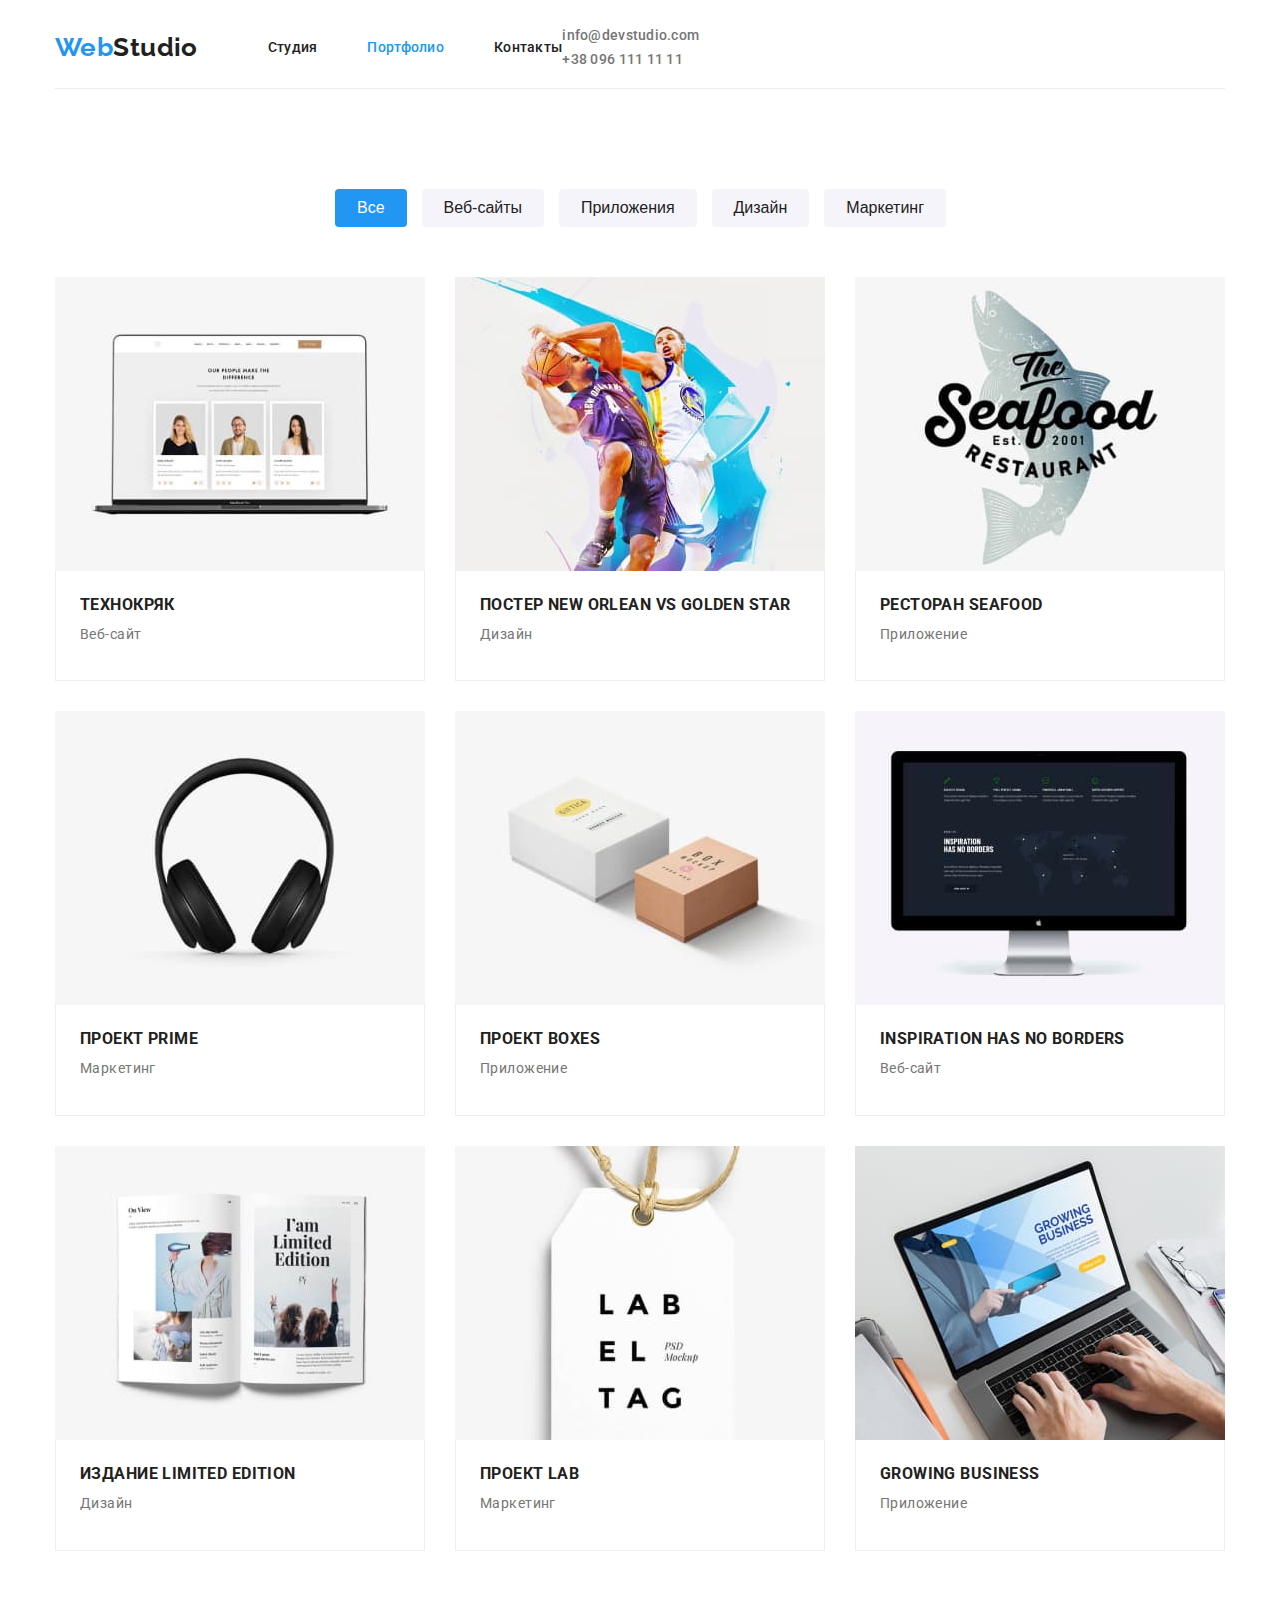
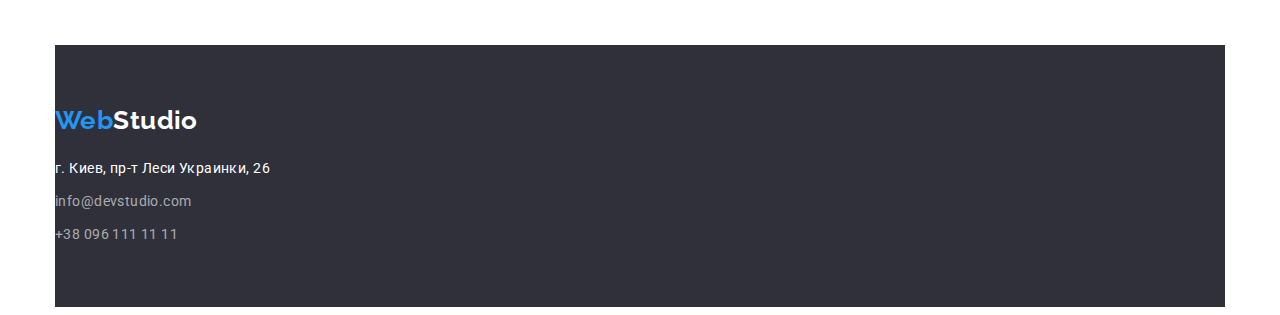
==== commit 1a9252a1: "Update portfolio.html" ====
--- a/portfolio.html
+++ b/portfolio.html
@@ -42,18 +42,16 @@
 					<!--contacts-->
 
 					<ul class="auth-nav list link">
-						<div class="contacts-container">
-							<li>
-								<a href="info@devstudio.com" class="link-post link"
-									>info@devstudio.com</a
-								>
-							</li>
-							<li>
-								<a href="tel:+380961111111" class="link-phone link"
-									>+38 096 111 11 11</a
-								>
-							</li>
-						</div>
+						<li>
+							<a href="info@devstudio.com" class="link-post link"
+								>info@devstudio.com</a
+							>
+						</li>
+						<li>
+							<a href="tel:+380961111111" class="link-phone link"
+								>+38 096 111 11 11</a
+							>
+						</li>
 					</ul>
 				</div>
 			</header>
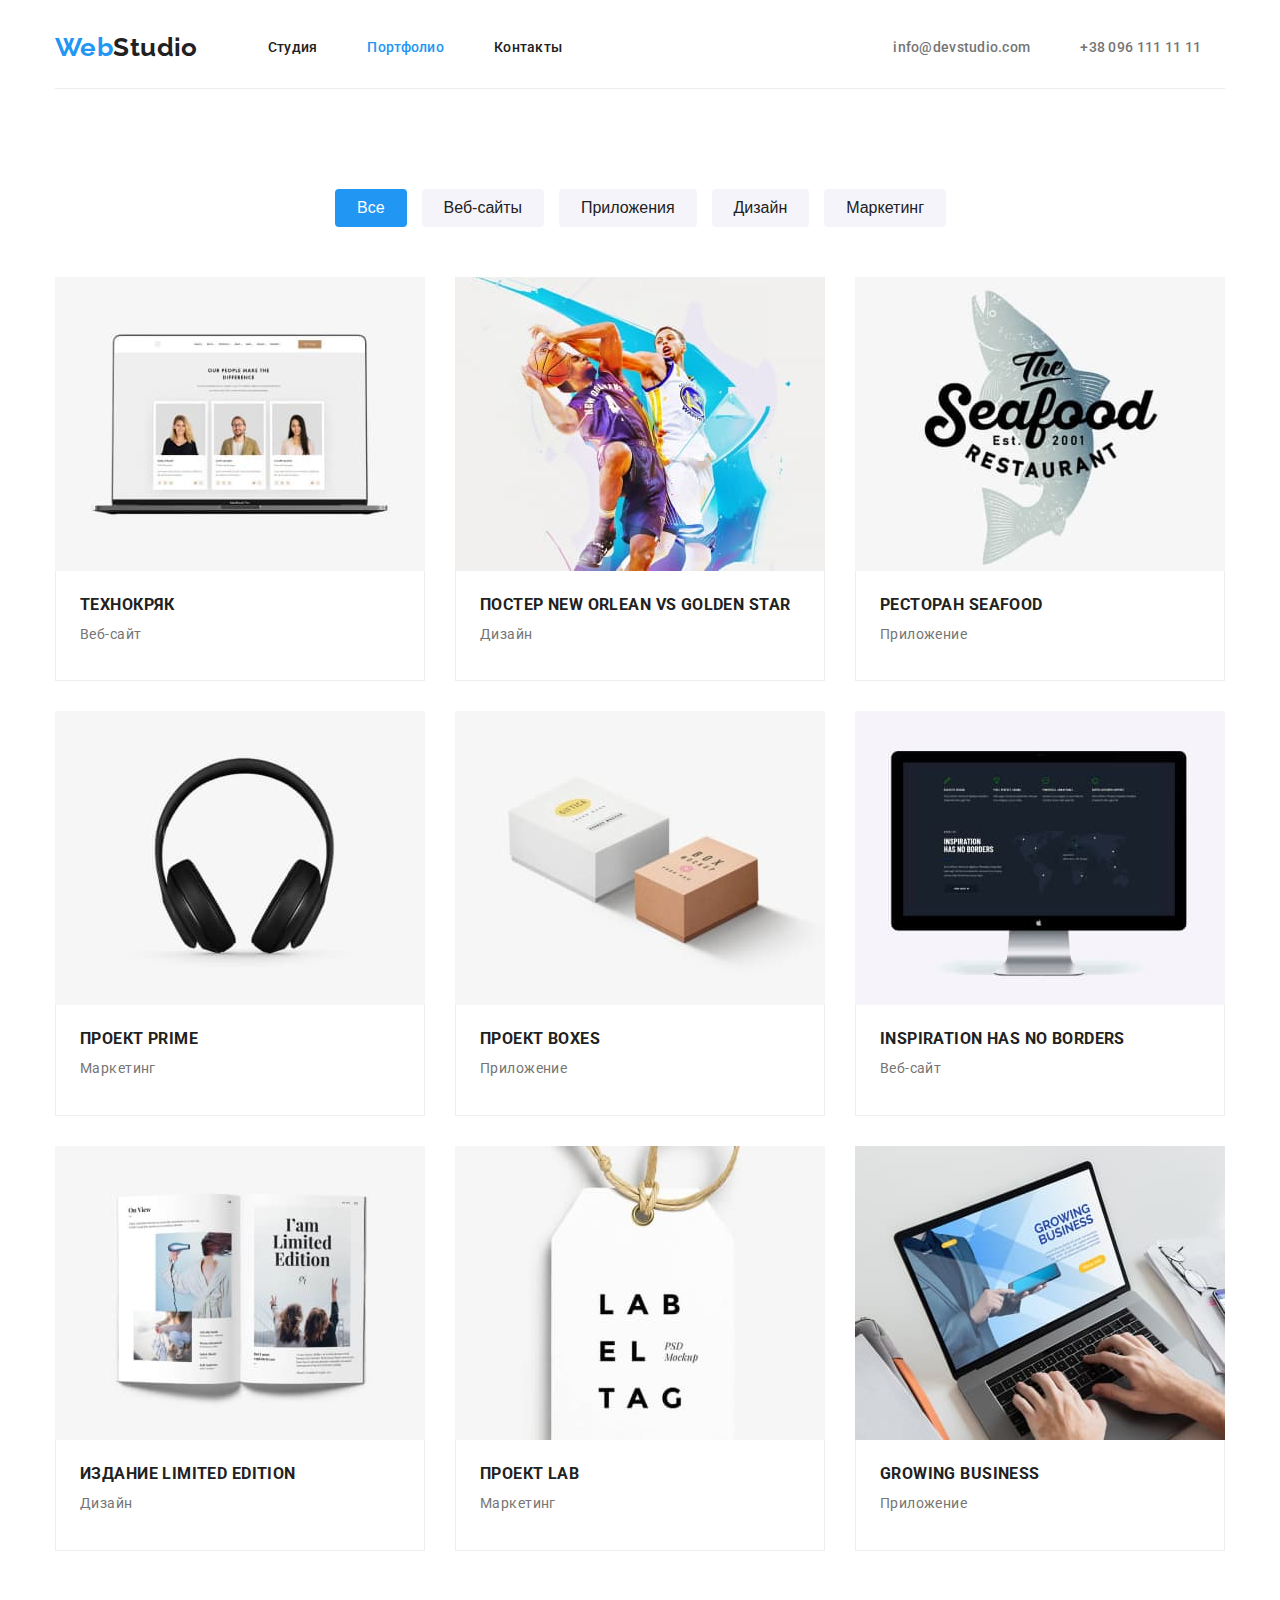
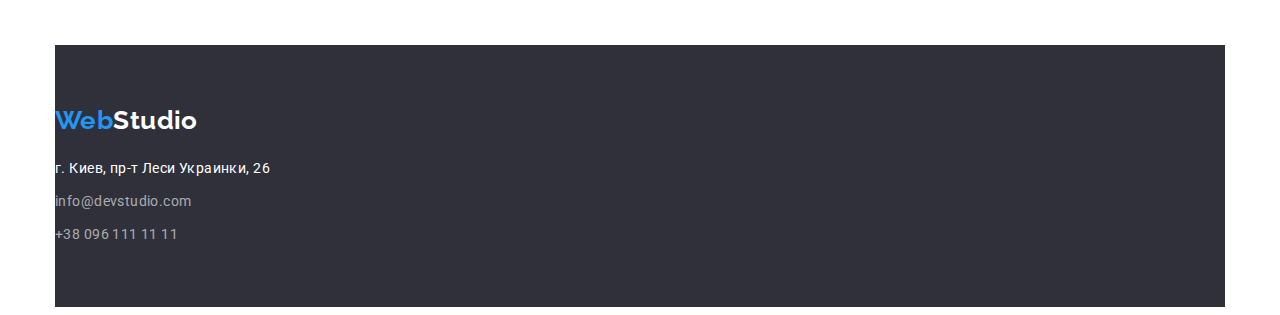
==== commit 3bbafd92: "Update portfolio.html" ====
--- a/portfolio.html
+++ b/portfolio.html
@@ -41,7 +41,7 @@
 					</nav>
 					<!--contacts-->
 
-					<ul class="auth-nav list link">
+					<ul class="auth-nav list link contacts-container">
 						<li>
 							<a href="info@devstudio.com" class="link-post link"
 								>info@devstudio.com</a
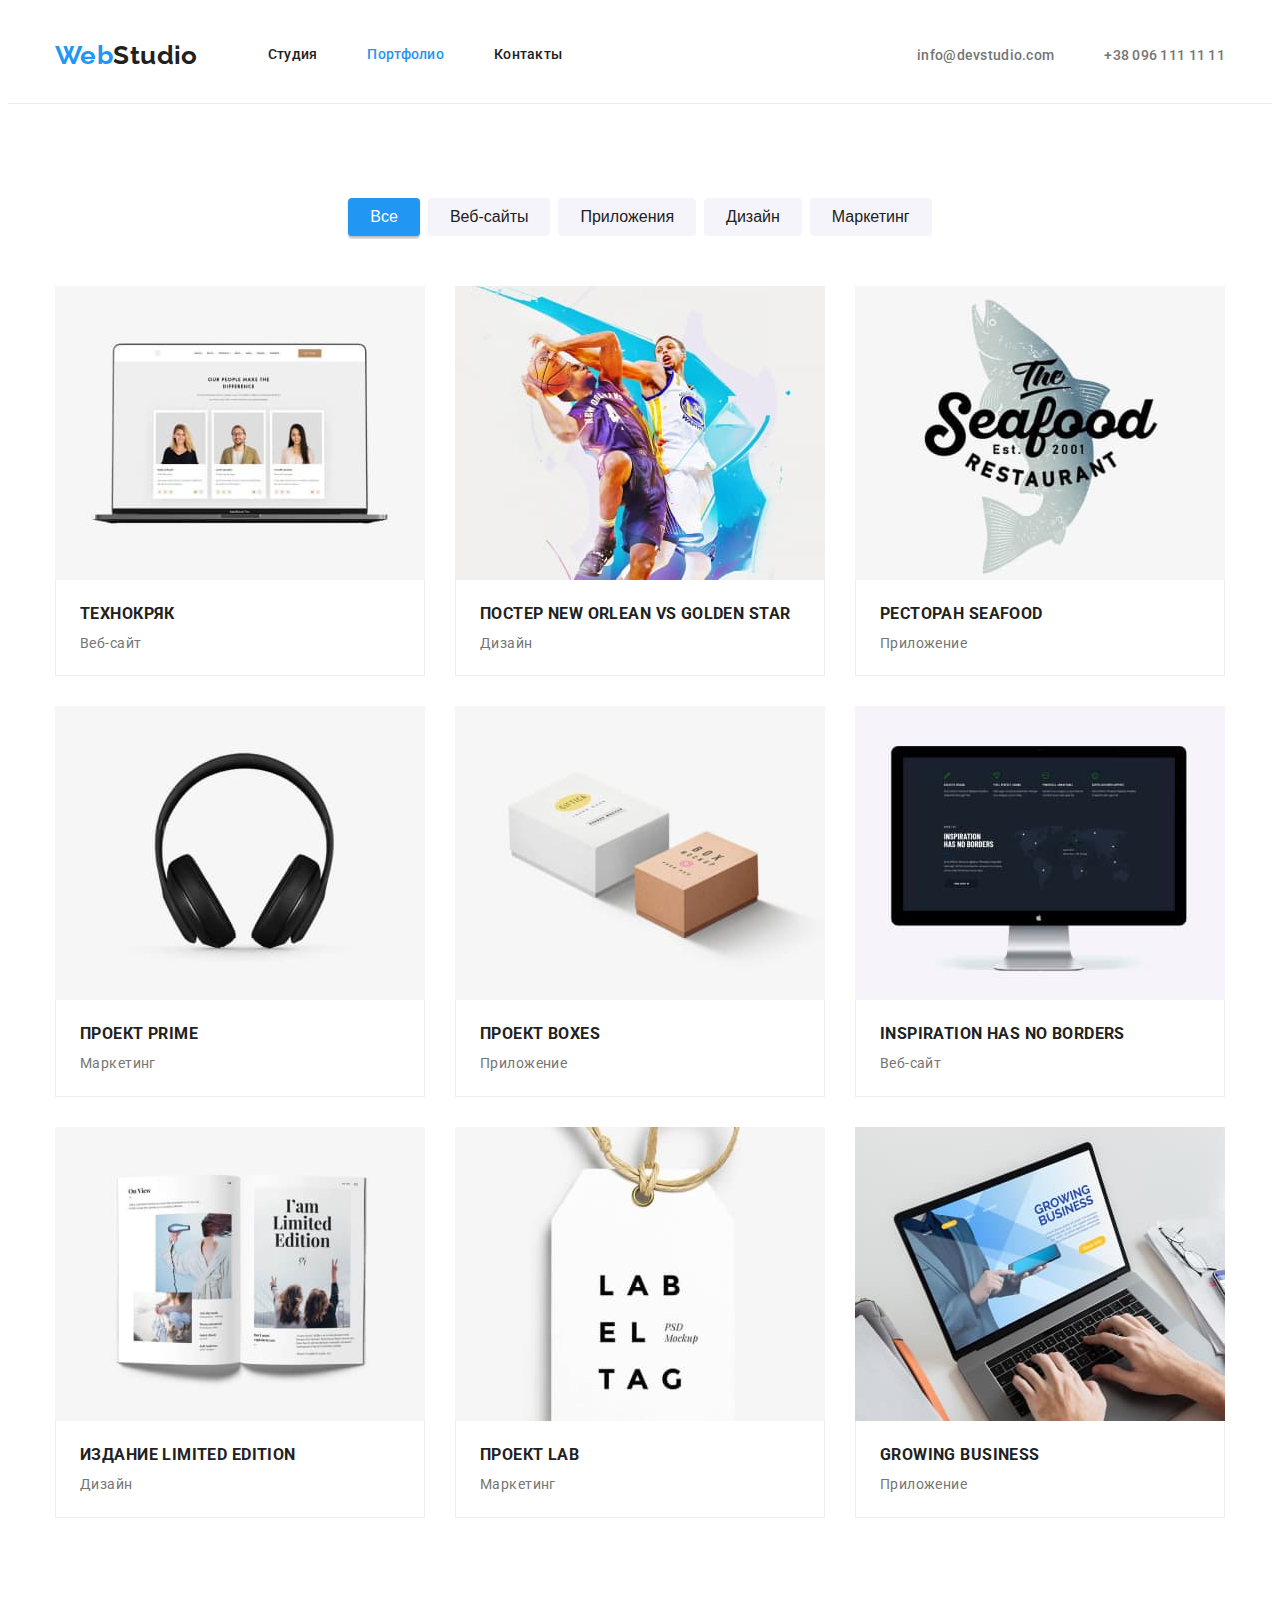
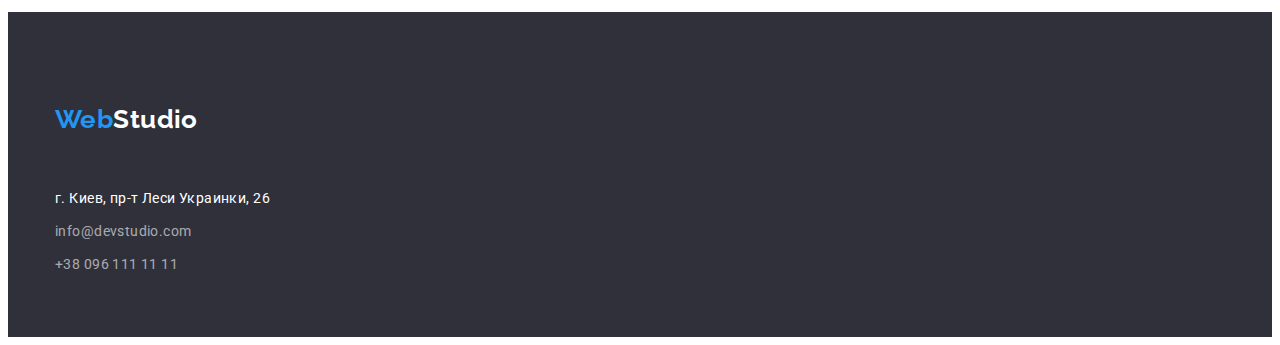
==== commit 2a1e2e2c: "Update portfolio.html" ====
--- a/portfolio.html
+++ b/portfolio.html
@@ -20,302 +20,275 @@
 		<link rel="stylesheet" href="./css/styles.css" />
 	</head>
 	<body>
-		<div class="container">
-			<header>
-				<div class="header-container">
-					<nav class="nav-section">
-						<!--logo -->
-						<a href="./index.html" class="logo link"
-							>Web<span class="logo-s">Studio</span></a
+		<!-- <div class="container"> -->
+		<header class="header">
+			<div class="container header-container">
+				<nav class="nav-section">
+					<!--logo -->
+					<a href="./index.html" class="logo link"
+						>Web<span class="logo-s">Studio</span></a
+					>
+					<!--nav menu-->
+					<ul class="site-nav list">
+						<li class="link-nav">
+							<a href="./index.html" class="link">Студия</a>
+						</li>
+						<li class="link-nav">
+							<a href="./portfolio.html" class="link current">Портфолио</a>
+						</li>
+						<li class="link-nav"><a href="" class="link">Контакты</a></li>
+					</ul>
+				</nav>
+				<!--contacts-->
+
+				<ul class="auth-nav contacts-container list link">
+					<li>
+						<a href="info@devstudio.com" class="link-post link"
+							>info@devstudio.com</a
 						>
-						<!--nav menu-->
-						<ul class="site-nav list">
-							<li class="link-nav">
-								<a href="./index.html" class="link">Студия</a>
-							</li>
-							<li class="link-nav">
-								<a href="./portfolio.html" class="link current">Портфолио</a>
-							</li>
-							<li class="link-nav"><a href="" class="link">Контакты</a></li>
-						</ul>
-					</nav>
-					<!--contacts-->
-
-					<ul class="auth-nav list link contacts-container">
-						<li>
-							<a href="info@devstudio.com" class="link-post link"
+					</li>
+					<li>
+						<a href="tel:+380961111111" class="link-phone link"
+							>+38 096 111 11 11</a
+						>
+					</li>
+				</ul>
+			</div>
+		</header>
+		<main>
+			<section class="section">
+				<div class="container">
+					<h1 class="visualy-hidden">portfolio</h1>
+					<!--  buttons of filters -->
+					<h2 class="visualy-hidden">Filters</h2>
+					<ul class="list button-list">
+						<li class="button-item">
+							<button type="button" class="button current-btn">Все</button>
+						</li>
+						<li class="button-item">
+							<button type="button" class="button">Веб-сайты</button>
+						</li>
+						<li class="button-item">
+							<button type="button" class="button">Приложения</button>
+						</li>
+						<li class="button-item">
+							<button type="button" class="button">Дизайн</button>
+						</li>
+						<li class="button-item">
+							<button type="button" class="button">Маркетинг</button>
+						</li>
+					</ul>
+					<!-- projects -->
+					<h2 class="visualy-hidden">Projects list</h2>
+					<ul class="list card-set">
+						<li class="card-item">
+							<a
+								class="link link-p"
+								href="/"
+								target="blank"
+								rel="noopener norefferer"
+							>
+								<img
+									src="./images/img-portfolio1.jpg"
+									width="370"
+									alt="ноутбук"
+								/>
+
+								<div class="card-content">
+									<h3 class="title card-heading">Технокряк</h3>
+									<p class="card-text">Веб-сайт</p>
+								</div>
+							</a>
+						</li>
+						<li class="card-item">
+							<a
+								class="link link-p"
+								href="/"
+								target="blank"
+								rel="noopener norefferer"
+							>
+								<img
+									src="./images/img-portfolio2.jpg"
+									width="370"
+									alt="ноутбук"
+								/>
+
+								<div class="card-content">
+									<h3 class="title card-heading">
+										Постер New Orlean vs Golden Star
+									</h3>
+									<p class="card-text">Дизайн</p>
+								</div>
+							</a>
+						</li>
+						<li class="card-item">
+							<a
+								class="link link-p"
+								href="/"
+								target="blank"
+								rel="noopener norefferer"
+							>
+								<img
+									src="./images/img-portfolio3.jpg"
+									width="370"
+									alt="ноутбук"
+								/>
+
+								<div class="card-content">
+									<h3 class="title card-heading">Ресторан Seafood</h3>
+									<p class="card-text">Приложение</p>
+								</div>
+							</a>
+						</li>
+						<li class="card-item">
+							<a
+								class="link link-p"
+								href="/"
+								target="blank"
+								rel="noopener norefferer"
+							>
+								<img
+									src="./images/img-portfolio4.jpg"
+									width="370"
+									alt="ноутбук"
+								/>
+
+								<div class="card-content">
+									<h3 class="title card-heading">Проект Prime</h3>
+									<p class="card-text">Маркетинг</p>
+								</div>
+							</a>
+						</li>
+						<li class="card-item">
+							<a
+								class="link link-p"
+								href="/"
+								target="blank"
+								rel="noopener norefferer"
+							>
+								<img
+									src="./images/img-portfolio5.jpg"
+									width="370"
+									alt="ноутбук"
+								/>
+
+								<div class="card-content">
+									<h3 class="title card-heading">Проект Boxes</h3>
+									<p class="card-text">Приложение</p>
+								</div>
+							</a>
+						</li>
+						<li class="card-item">
+							<a
+								class="link link-p"
+								href="/"
+								target="blank"
+								rel="noopener norefferer"
+							>
+								<img
+									src="./images/img-portfolio6.jpg"
+									width="370"
+									alt="ноутбук"
+								/>
+
+								<div class="card-content">
+									<h3 class="title card-heading">Inspiration has no Borders</h3>
+									<p class="card-text">Веб-сайт</p>
+								</div>
+							</a>
+						</li>
+						<li class="card-item">
+							<a
+								class="link link-p"
+								href="/"
+								target="blank"
+								rel="noopener norefferer"
+							>
+								<img
+									src="./images/img-portfolio7.jpg"
+									width="370"
+									alt="ноутбук"
+								/>
+
+								<div class="card-content">
+									<h3 class="title card-heading">Издание Limited Edition</h3>
+									<p class="card-text">Дизайн</p>
+								</div>
+							</a>
+						</li>
+						<li class="card-item">
+							<a
+								class="link link-p"
+								href="/"
+								target="blank"
+								rel="noopener norefferer"
+							>
+								<img
+									src="./images/img-portfolio8.jpg"
+									width="370"
+									alt="ноутбук"
+								/>
+
+								<div class="card-content">
+									<h3 class="title card-heading">Проект LAB</h3>
+									<p class="card-text">Маркетинг</p>
+								</div>
+							</a>
+						</li>
+						<li class="card-item">
+							<a
+								class="link link-p"
+								href="/"
+								target="blank"
+								rel="noopener norefferer"
+							>
+								<img
+									src="./images/img-portfolio9.jpg"
+									width="370"
+									alt="ноутбук"
+								/>
+
+								<div class="card-content">
+									<h3 class="title card-heading">Growing Business</h3>
+									<p class="card-text">Приложение</p>
+								</div>
+							</a>
+						</li>
+					</ul>
+				</div>
+			</section>
+		</main>
+
+		<footer class="footer">
+			<div class="container">
+				<a href="./index.html" class="logo link logo-f"
+					>Web<span class="logo-fs">Studio</span></a
+				>
+				<address>
+					<ul class="address-list list">
+						<li class="address-item">
+							<a
+								class="address-link link"
+								href="https://www.google.com/maps/place/%D0%B1%D1%83%D0%BB.+%D0%9B%D0%B5%D1%81%D0%B8+%D0%A3%D0%BA%D1%80%D0%B0%D0%B8%D0%BD%D0%BA%D0%B8,+26,+%D0%9A%D0%B8%D0%B5%D0%B2,+02000/@50.4265807,30.5361971,17z/data=!3m1!4b1!4m5!3m4!1s0x40d4cf0e033ecbe9:0x57a4dffefec77da0!8m2!3d50.4265807!4d30.5383858"
+								target="blank"
+								rel="noreferrer noopener"
+								>г. Киев, пр-т Леси Украинки, 26
+							</a>
+						</li>
+						<li class="address-item">
+							<a class="contacts-link link" href="mailto:info@devstudio.com"
 								>info@devstudio.com</a
 							>
 						</li>
-						<li>
-							<a href="tel:+380961111111" class="link-phone link"
+						<li class="address-item">
+							<a class="contacts-link link" href="tel:+380961111111"
 								>+38 096 111 11 11</a
 							>
 						</li>
 					</ul>
-				</div>
-			</header>
-			<main>
-				<section class="portfolio">
-					<h1 hidden>portfolio</h1>
-					<!--  buttons of filters -->
-					<h2 hidden>Filters</h2>
-					<ul class="list button-list">
-						<li class="button-item">
-							<button type="button" class="button current-btn">Все</button>
-						</li>
-						<li class="button-item">
-							<button type="button" class="button">Веб-сайты</button>
-						</li>
-						<li class="button-item">
-							<button type="button" class="button">Приложения</button>
-						</li>
-						<li class="button-item">
-							<button type="button" class="button">Дизайн</button>
-						</li>
-						<li class="button-item">
-							<button type="button" class="button">Маркетинг</button>
-						</li>
-					</ul>
-					<!-- projects -->
-					<h2 hidden>Projects list</h2>
-					<ul class="list card-set">
-						<li class="card-item">
-							<article class="card">
-								<a
-									class="link link-p"
-									href="/"
-									target="blank"
-									rel="noopener norefferer"
-								>
-									<div class="card-thumb">
-										<img
-											src="./images/img-portfolio1.jpg"
-											width="370"
-											alt="ноутбук"
-										/>
-									</div>
-									<div class="card-content">
-										<h3 class="title card-heading">Технокряк</h3>
-										<p class="card-text">Веб-сайт</p>
-									</div>
-								</a>
-							</article>
-						</li>
-						<li class="card-item">
-							<article class="card">
-								<a
-									class="link link-p"
-									href="/"
-									target="blank"
-									rel="noopener norefferer"
-								>
-									<div class="card-thumb">
-										<img
-											src="./images/img-portfolio2.jpg"
-											width="370"
-											alt="ноутбук"
-										/>
-									</div>
-									<div class="card-content">
-										<h3 class="title card-heading">
-											Постер New Orlean vs Golden Star
-										</h3>
-										<p class="card-text">Дизайн</p>
-									</div>
-								</a>
-							</article>
-						</li>
-						<li class="card-item">
-							<article class="card">
-								<a
-									class="link link-p"
-									href="/"
-									target="blank"
-									rel="noopener norefferer"
-								>
-									<div class="card-thumb">
-										<img
-											src="./images/img-portfolio3.jpg"
-											width="370"
-											alt="ноутбук"
-										/>
-									</div>
-									<div class="card-content">
-										<h3 class="title card-heading">Ресторан Seafood</h3>
-										<p class="card-text">Приложение</p>
-									</div>
-								</a>
-							</article>
-						</li>
-						<li class="card-item">
-							<article class="card">
-								<a
-									class="link link-p"
-									href="/"
-									target="blank"
-									rel="noopener norefferer"
-								>
-									<div class="card-thumb">
-										<img
-											src="./images/img-portfolio4.jpg"
-											width="370"
-											alt="ноутбук"
-										/>
-									</div>
-									<div class="card-content">
-										<h3 class="title card-heading">Проект Prime</h3>
-										<p class="card-text">Маркетинг</p>
-									</div>
-								</a>
-							</article>
-						</li>
-						<li class="card-item">
-							<article class="card">
-								<a
-									class="link link-p"
-									href="/"
-									target="blank"
-									rel="noopener norefferer"
-								>
-									<div class="card-thumb">
-										<img
-											src="./images/img-portfolio5.jpg"
-											width="370"
-											alt="ноутбук"
-										/>
-									</div>
-									<div class="card-content">
-										<h3 class="title card-heading">Проект Boxes</h3>
-										<p class="card-text">Приложение</p>
-									</div>
-								</a>
-							</article>
-						</li>
-						<li class="card-item">
-							<article class="card">
-								<a
-									class="link link-p"
-									href="/"
-									target="blank"
-									rel="noopener norefferer"
-								>
-									<div class="card-thumb">
-										<img
-											src="./images/img-portfolio6.jpg"
-											width="370"
-											alt="ноутбук"
-										/>
-									</div>
-									<div class="card-content">
-										<h3 class="title card-heading">
-											Inspiration has no Borders
-										</h3>
-										<p class="card-text">Веб-сайт</p>
-									</div>
-								</a>
-							</article>
-						</li>
-						<li class="card-item">
-							<article class="card">
-								<a
-									class="link link-p"
-									href="/"
-									target="blank"
-									rel="noopener norefferer"
-								>
-									<div class="card-thumb">
-										<img
-											src="./images/img-portfolio7.jpg"
-											width="370"
-											alt="ноутбук"
-										/>
-									</div>
-									<div class="card-content">
-										<h3 class="title card-heading">Издание Limited Edition</h3>
-										<p class="card-text">Дизайн</p>
-									</div>
-								</a>
-							</article>
-						</li>
-						<li class="card-item">
-							<article class="card">
-								<a
-									class="link link-p"
-									href="/"
-									target="blank"
-									rel="noopener norefferer"
-								>
-									<div class="card-thumb">
-										<img
-											src="./images/img-portfolio8.jpg"
-											width="370"
-											alt="ноутбук"
-										/>
-									</div>
-									<div class="card-content">
-										<h3 class="title card-heading">Проект LAB</h3>
-										<p class="card-text">Маркетинг</p>
-									</div>
-								</a>
-							</article>
-						</li>
-						<li class="card-item">
-							<article class="card">
-								<a
-									class="link link-p"
-									href="/"
-									target="blank"
-									rel="noopener norefferer"
-								>
-									<div class="card-thumb">
-										<img
-											src="./images/img-portfolio9.jpg"
-											width="370"
-											alt="ноутбук"
-										/>
-									</div>
-									<div class="card-content">
-										<h3 class="title card-heading">Growing Business</h3>
-										<p class="card-text">Приложение</p>
-									</div>
-								</a>
-							</article>
-						</li>
-					</ul>
-				</section>
-			</main>
-
-			<footer class="footer">
-				<div class="footer-container">
-					<a href="./index.html" class="logo link logo-f"
-						>Web<span class="logo-fs">Studio</span></a
-					>
-					<address>
-						<ul class="address-list list">
-							<li class="address-item">
-								<a
-									class="address-link link"
-									href="https://www.google.com/maps/place/%D0%B1%D1%83%D0%BB.+%D0%9B%D0%B5%D1%81%D0%B8+%D0%A3%D0%BA%D1%80%D0%B0%D0%B8%D0%BD%D0%BA%D0%B8,+26,+%D0%9A%D0%B8%D0%B5%D0%B2,+02000/@50.4265807,30.5361971,17z/data=!3m1!4b1!4m5!3m4!1s0x40d4cf0e033ecbe9:0x57a4dffefec77da0!8m2!3d50.4265807!4d30.5383858"
-									target="blank"
-									rel="noreferrer noopener"
-									>г. Киев, пр-т Леси Украинки, 26
-								</a>
-							</li>
-							<li class="address-item">
-								<a class="contacts-link link" href="mailto:info@devstudio.com"
-									>info@devstudio.com</a
-								>
-							</li>
-							<li class="address-item">
-								<a class="contacts-link link" href="tel:+380961111111"
-									>+38 096 111 11 11</a
-								>
-							</li>
-						</ul>
-					</address>
-				</div>
-			</footer>
-		</div>
+				</address>
+			</div>
+		</footer>
+		<!-- </div> -->
 	</body>
 </html>
--- a/css/styles.css
+++ b/css/styles.css
@@ -1,11 +1,3 @@
-/* Цвет  текста заголовка #212121*/
-/* Цвет основного текста #757575*/
-/* Цвет белый #FFFFFF*/
-/* акцент #2196F3/*/
-/* контакты футер #rgba(255, 255, 255, 0.6)*/
-/* вторичный цвет фона #2F303A */
-/* цвет секции наша команда #F5F4FA*/
-/*header */
 :root {
 	--primary-text-color: #757575;
 	--title-text-color: #212121;
@@ -15,6 +7,7 @@
 	--bcg-color: #2f303a;
 	--footer-text-color: rgba(255, 255, 255, 0.6);
 	--card-set-margin: 30px;
+	--border-color: #ececec;
 }
 html {
 	box-sizing: border-box;
@@ -24,6 +17,7 @@
 * ::after {
 	box-sizing: inherit;
 }
+p,
 h1,
 h2,
 h3,
@@ -60,11 +54,14 @@
 	padding-right: 15px;
 	margin: 0 auto;
 }
+.header {
+	border-bottom: 1px solid var(--border-color);
+}
 .header-container {
 	display: flex;
 	align-items: center;
-	border-bottom: 1px solid #ececec;
-}
+}
+
 .site-nav {
 	display: flex;
 	align-items: center;
@@ -72,6 +69,9 @@
 .nav-section {
 	display: flex;
 	align-items: center;
+}
+.nav-section .logo {
+	margin-right: 70px;
 }
 .link-nav:not(:last-child) {
 	margin-right: 50px;
@@ -83,9 +83,9 @@
 	font-size: 26px;
 	line-height: 1.19;
 	color: var(--accent-color);
-	margin-right: 70px;
-	margin-top: 24px;
-	margin-bottom: 25px;
+
+	/* margin-top: 24px; */
+	/* margin-bottom: 25px; */
 }
 .logo-s {
 	color: var(--title-text-color);
@@ -99,14 +99,21 @@
 	line-height: 1.14;
 	letter-spacing: 0.02em;
 	color: var(--title-text-color);
+	padding-top: 32px;
+	padding-bottom: 32px;
+	display: block;
 }
 .site-nav .link.current {
 	color: var(--accent-color);
 }
 .contacts-container {
-	margin-left: 331px;
+	margin-left: auto;
 	display: flex;
 	align-items: center;
+}
+.auth-nav {
+	padding-top: 32px;
+	padding-bottom: 32px;
 }
 .link-post {
 	font-weight: 500;
@@ -114,6 +121,8 @@
 	letter-spacing: 0.02em;
 	color: var(--primary-text-color);
 	margin-right: 50px;
+	padding-top: 32px;
+	padding-bottom: 32px;
 }
 .link-phone {
 	font-weight: 500;
@@ -138,18 +147,16 @@
 }
 .link {
 	text-decoration: none;
+	padding-top: 32px;
+	padding-bottom: 32px;
 }
 /* hero */
 .hero {
 	background: var(--bcg-color);
-}
-.hero-container {
-	padding-top: 200px;
-	padding-right: 267px;
-	padding-bottom: 200px;
-	padding-left: 267px;
+	padding: 200px 0;
 	text-align: center;
 }
+
 .hero-title {
 	background: var(--bcg-color);
 	font-weight: 900;
@@ -177,27 +184,44 @@
 .work-container {
 	display: flex;
 }
-
+.section {
+	padding-top: 94px;
+	padding-bottom: 94px;
+}
 .section-title {
 	font-weight: bold;
 	font-size: 36px;
 	line-height: 1.17;
 	text-align: center;
 	color: var(--title-text-color);
-}
-/* How we make a job */
+	margin-bottom: 50px;
+}
+.visualy-hidden {
+	position: absolute;
+	width: 1px;
+	height: 1px;
+	margin: -1px;
+	padding: 0;
+	overflow: hidden;
+	border: 0;
+	clip: rect(0 0 0 0);
+}
 
 /* team section */
 .team-section {
 	background: var(--secondary-bcg-color);
-	padding-top: 94px;
-	padding-bottom: 94px;
 }
 .team-title {
 	margin-bottom: 50px;
 }
-.team-list {
-	display: flex;
+
+.team-item {
+	flex-basis: calc(100% / 4 - 30px);
+	margin-top: 30px;
+	margin-left: 30px;
+}
+img .team-img {
+	margin-bottom: 30px;
 }
 .team-item {
 	background: #ffffff;
@@ -206,43 +230,35 @@
 		0px 2px 1px rgba(0, 0, 0, 0.2);
 	border-radius: 0px 0px 4px 4px;
 	text-align: center;
-	padding-bottom: 16px;
+	padding-bottom: 30px;
 }
 .name {
 	margin-top: 30px;
-	margin-bottom: -4px;
-}
-.team-item {
+	margin-bottom: 4px;
+}
+
+.text-item {
+	margin-left: 30px;
+	margin-top: 30px;
 	flex-basis: calc(100% / 4 - 30px);
-	margin-right: 30px;
-}
-.work-list {
-	display: flex;
-}
-.text-item {
-	padding-top: 94px;
-	padding-bottom: 94px;
-}
-.text-item:not(:last-child) {
-	margin-right: 30px;
-}
+}
+
 .title-text-section {
 	margin-bottom: 10px;
 }
-.img-section {
-	padding-bottom: 94px;
-}
-.third-section {
-	display: flex;
-	margin-top: 50px;
-}
-.third-section-item:not(:last-child) {
-	margin-right: 30px;
-}
-
-/* .team-item:not(:last-child) { */
-/* margin-right: 30px; */
-/* } */
+section .section .img-section {
+	padding-top: 0;
+}
+
+.job-list-item {
+	margin-left: 30px;
+	margin-top: 30px;
+	flex-basis: calc(100% / 3 - 30px);
+}
+img {
+	display: block;
+	height: auto;
+}
 
 /* work-list */
 .item-worklist {
@@ -261,22 +277,20 @@
 	color: inherit;
 }
 /* Portfolio-page */
-.portfolio {
-	padding-top: 100px;
+.section {
+	padding-top: 94px;
 	padding-bottom: 94px;
 }
+
 .button-list {
 	display: flex;
-	width: 611px;
-	margin-left: 280px;
 	margin-bottom: 50px;
-	justify-content: space-between;
-}
-/* .button-item:not(:last-child) { */
-/* margin-right: 8px; */
-/* } */
-/*Buttons */
-
+
+	justify-content: center;
+}
+.button-item:not(:last-child) {
+	margin-right: 8px;
+}
 .button {
 	padding: 6px 22px;
 	font-weight: 500;
@@ -295,12 +309,12 @@
 .current-btn {
 	color: var(--white-color);
 	background: var(--accent-color);
+	box-shadow: 0px 3px 1px rgba(0, 0, 0, 0.1), 0px 1px 2px rgba(0, 0, 0, 0.08),
+		0px 2px 2px rgba(0, 0, 0, 0.12);
+	border-radius: 4px;
 }
 
 .card-set {
-	padding: 0;
-	margin: 0;
-	list-style: none;
 	display: flex;
 	flex-wrap: wrap;
 	margin-top: calc(-1 * var(--card-set-margin));
@@ -321,14 +335,15 @@
 .card-text {
 	margin-top: 4px;
 }
-.footer-container {
+.footer .logo {
+	margin-bottom: 20px;
+	display: block;
+}
+.footer {
+	background: #2f303a;
 	padding-top: 60px;
 	padding-bottom: 60px;
 }
-
-.footer {
-	background: #2f303a;
-}
 .address-link {
 	color: var(--white-color);
 }
@@ -336,9 +351,6 @@
 	color: var(--footer-text-color);
 }
 
-.address-list {
-	margin-top: 20px;
-}
 .address-item:not(:last-child) {
 	margin-bottom: 9px;
 }
